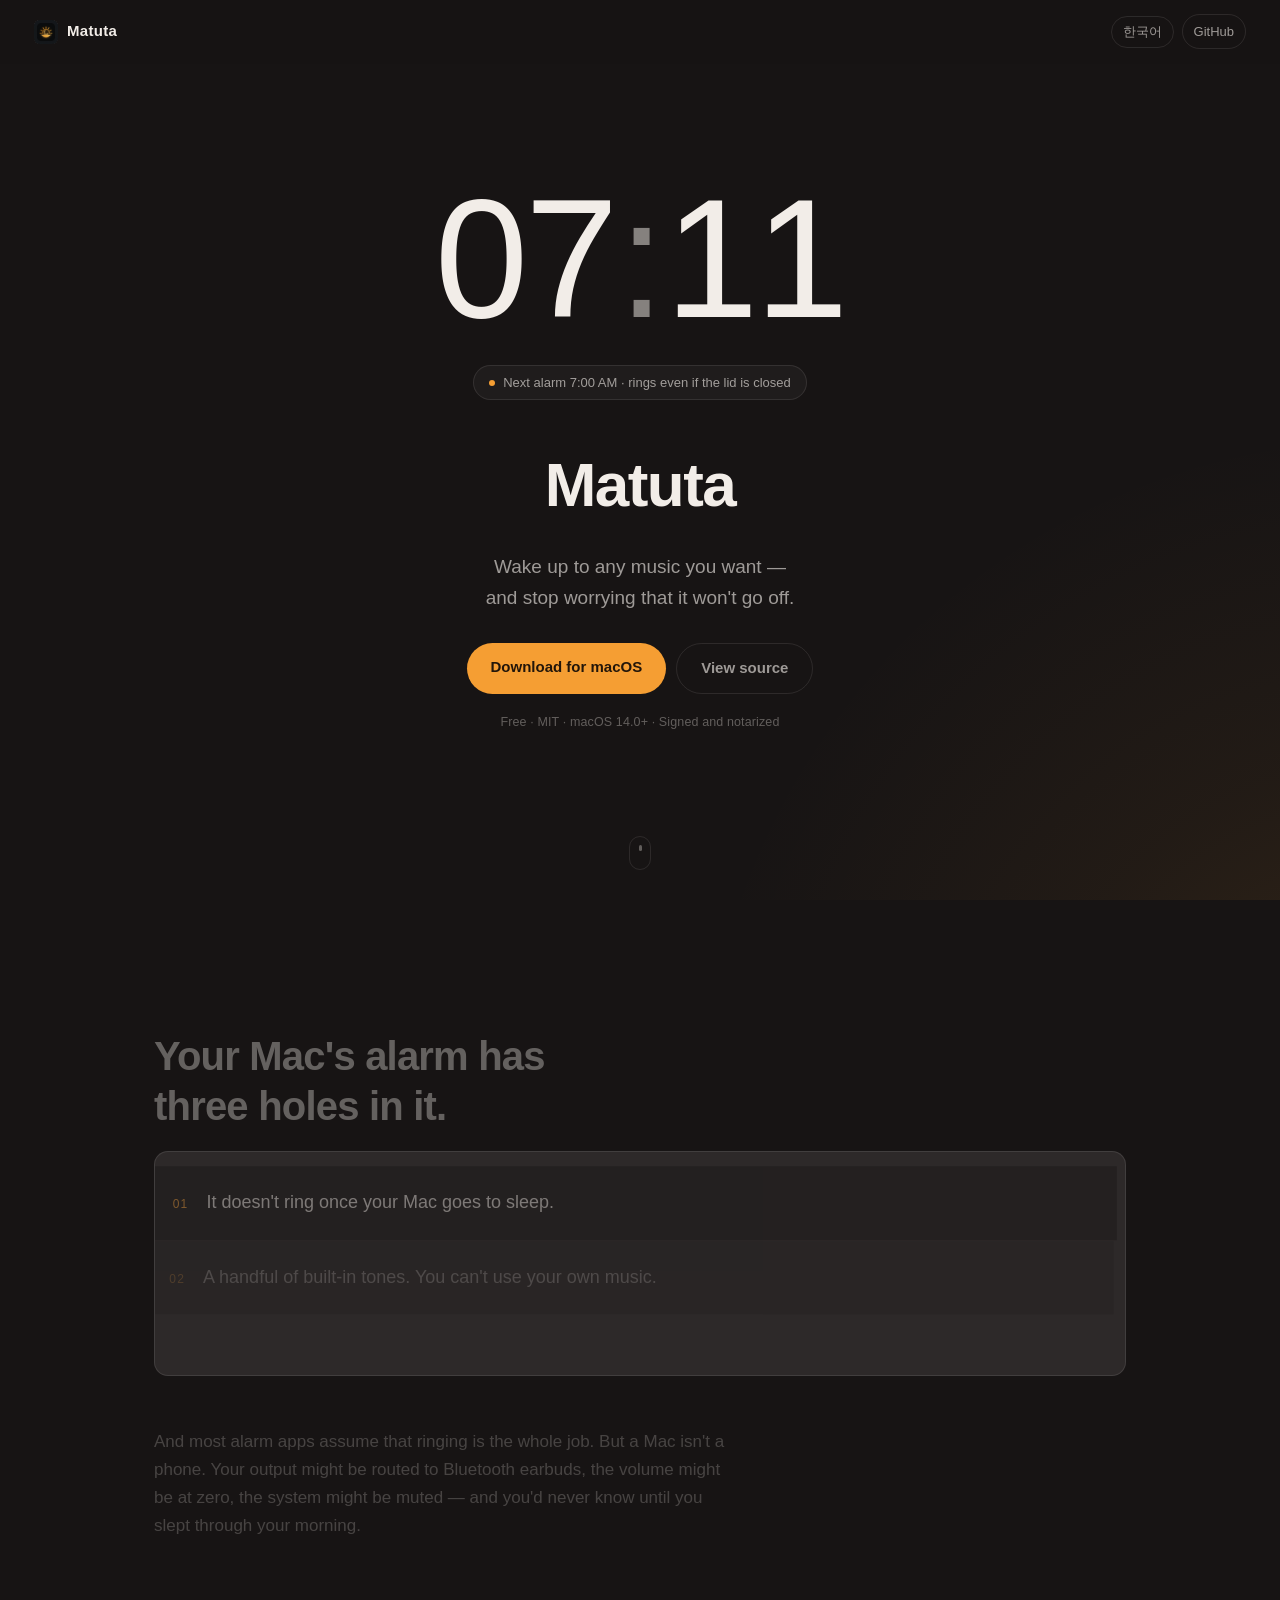
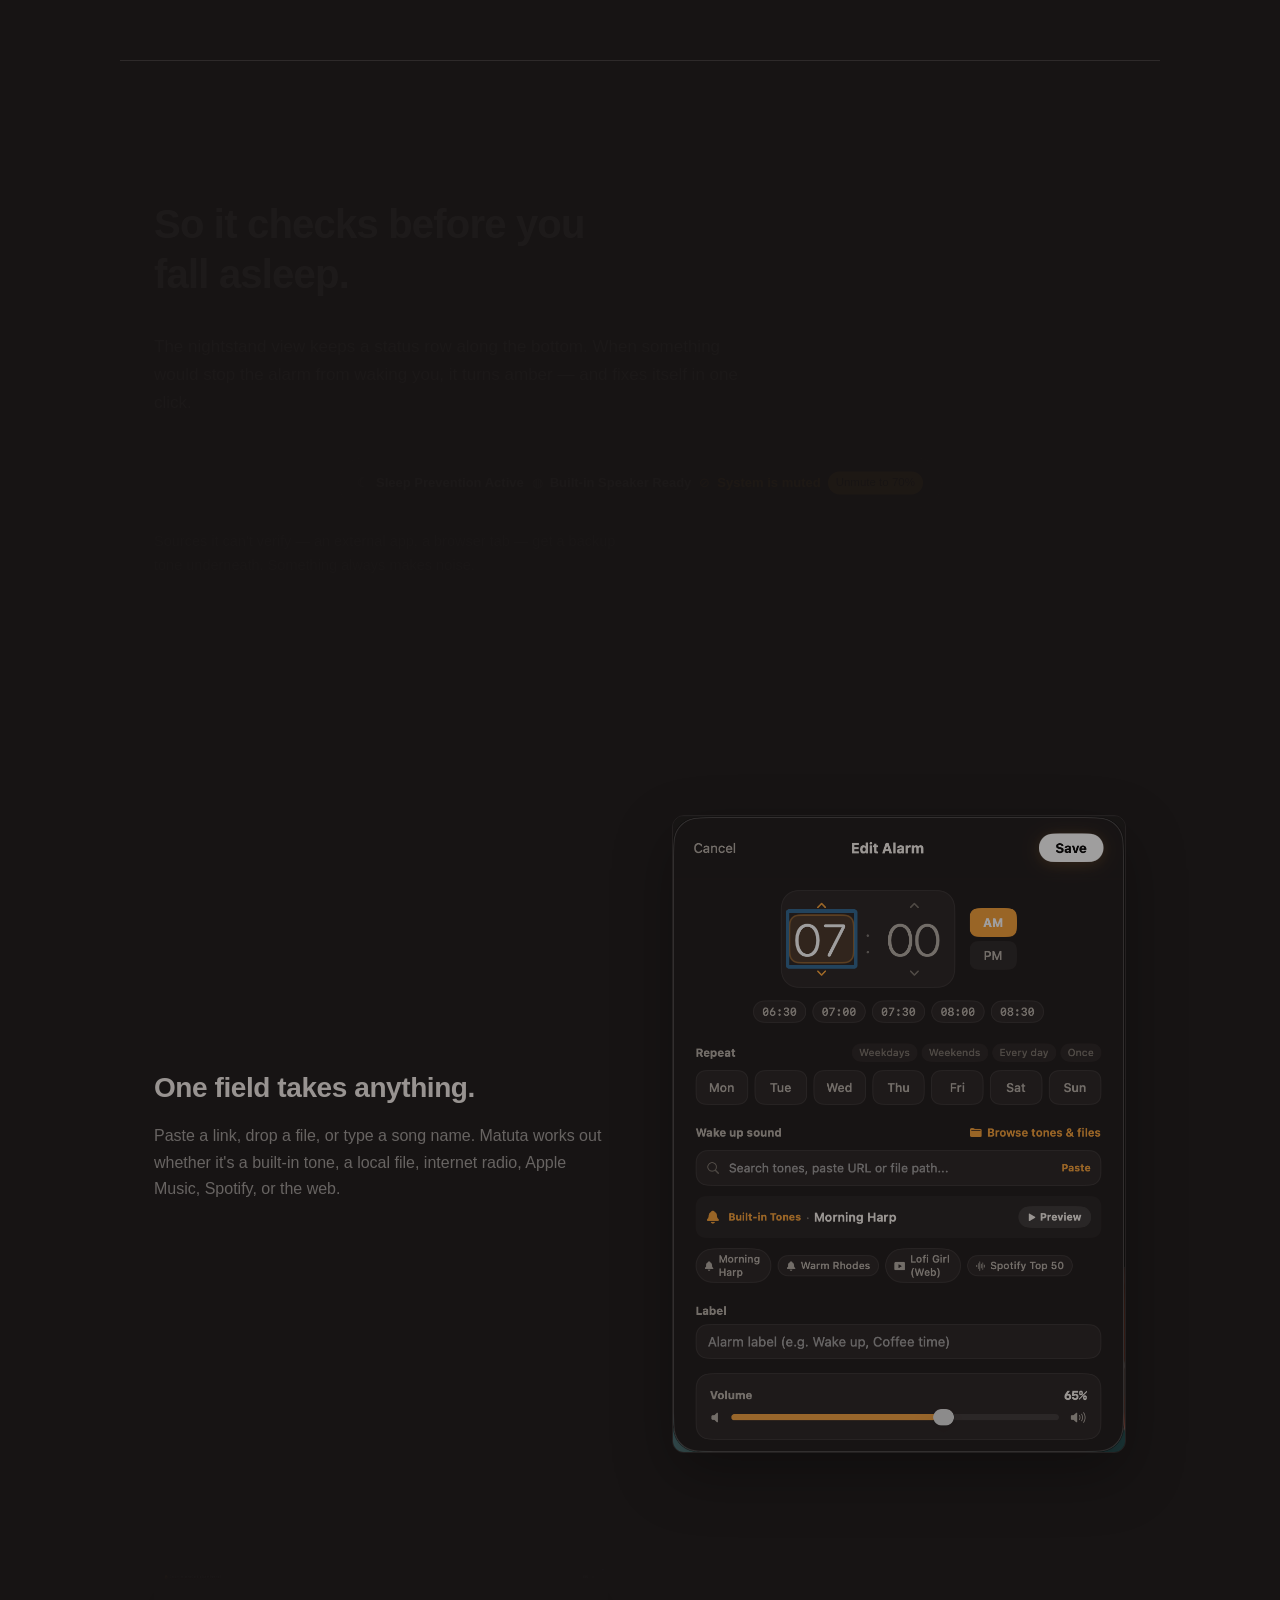
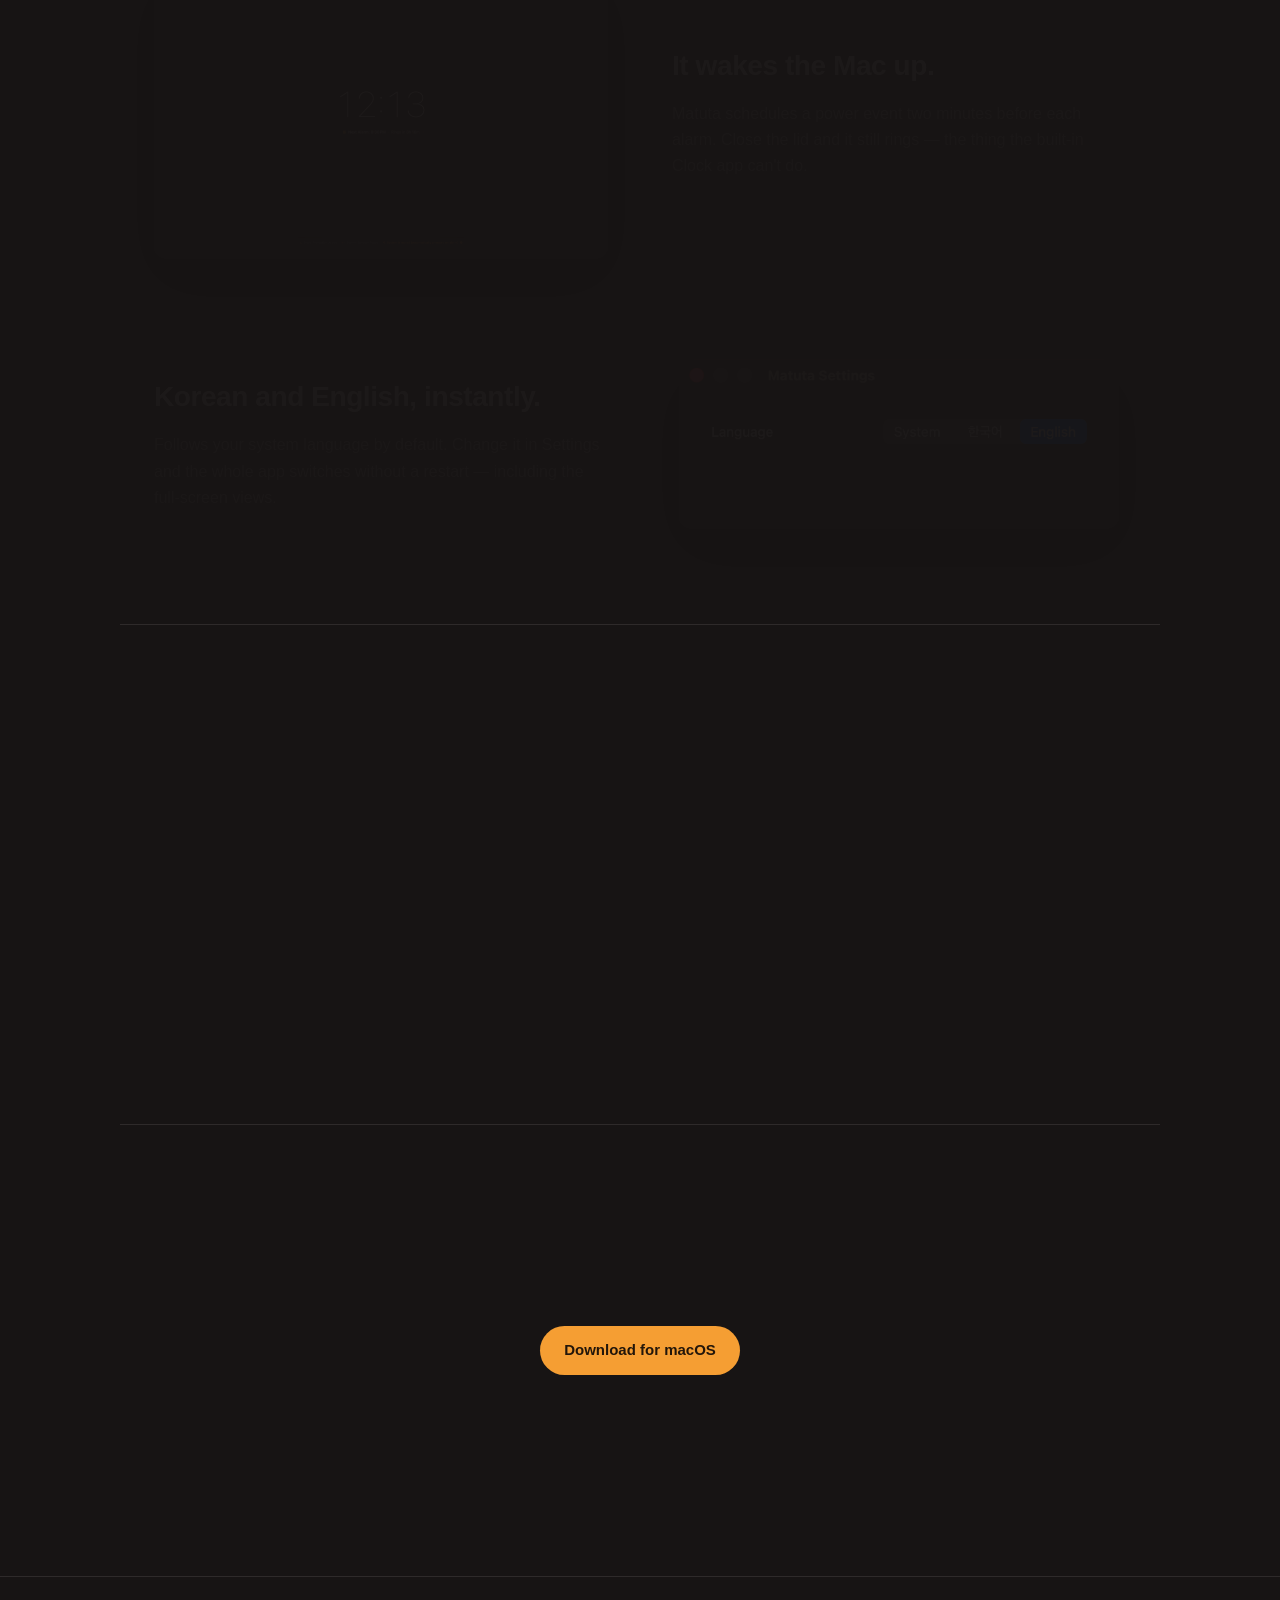
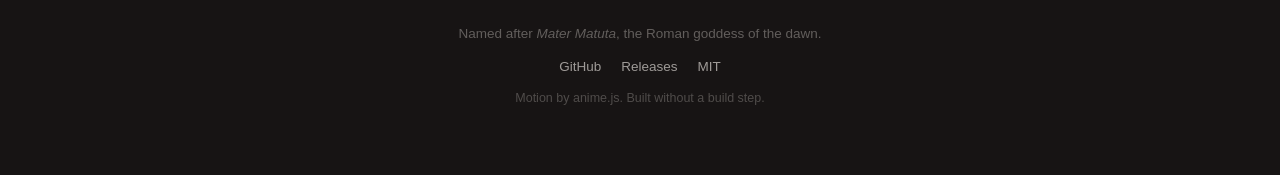
==== docs/index.html @ 967bfd50 "feat(site): anime.js 기반 GitHub Pages 랜딩 페이지 docs/ 를 Pages 루트로 쓰는 정적 사이트. 빌드 도구 없이 HTML/CSS/JS만 쓰며, a" ====
<!DOCTYPE html>
<html lang="en">
<head>
<meta charset="utf-8">
<meta name="viewport" content="width=device-width, initial-scale=1">
<title>Matuta — a macOS alarm clock that actually goes off</title>
<meta name="description" content="A macOS alarm clock. Wake up to any music you want — and stop worrying that it won't go off. Free and open source.">
<meta property="og:title" content="Matuta">
<meta property="og:description" content="A macOS alarm clock. Wake up to any music you want — and stop worrying that it won't go off.">
<meta property="og:image" content="https://rakkunn.github.io/matuta/images/main.png">
<meta property="og:type" content="website">
<meta name="theme-color" content="#171414">
<link rel="icon" href="images/logo.png">
<link rel="stylesheet" href="style.css">
</head>
<body>

<nav class="nav">
  <a class="nav-brand" href="#top">
    <img src="images/logo.png" alt="" width="24" height="24">
    <span>Matuta</span>
  </a>
  <div class="nav-right">
    <button class="lang" id="lang-toggle" type="button" aria-label="Switch language">한국어</button>
    <a class="nav-link" href="https://github.com/RAKKUNN/matuta">GitHub</a>
  </div>
</nav>

<!-- ── Hero ─────────────────────────────────────────── -->
<header class="hero" id="top">
  <div class="glow" aria-hidden="true"></div>

  <div class="hero-inner">
    <div class="clock" aria-hidden="true">
      <span id="hh">00</span><span class="colon">:</span><span id="mm">00</span>
    </div>

    <p class="next-alarm" id="next-alarm">
      <span class="dot"></span>
      <span data-en="Next alarm 7:00 AM · rings even if the lid is closed"
            data-ko="다음 알람 오전 7:00 · 덮개를 닫아도 울립니다"></span>
    </p>

    <h1 class="title" data-en="Matuta" data-ko="Matuta">Matuta</h1>

    <p class="tagline"
       data-en="Wake up to any music you want — and stop worrying that it won't go off."
       data-ko="원하는 음악으로 깨우고, 울리지 않을 이유를 미리 없앱니다."></p>

    <div class="cta">
      <a class="btn btn-primary" href="https://github.com/RAKKUNN/matuta/releases/latest"
         data-en="Download for macOS" data-ko="macOS용 내려받기"></a>
      <a class="btn btn-ghost" href="https://github.com/RAKKUNN/matuta"
         data-en="View source" data-ko="소스 보기"></a>
    </div>

    <p class="meta" data-en="Free · MIT · macOS 14.0+ · Signed and notarized"
                    data-ko="무료 · MIT · macOS 14.0 이상 · 서명·공증 완료"></p>
  </div>

  <div class="scroll-cue" aria-hidden="true"><span></span></div>
</header>

<main>

<!-- ── Problem ──────────────────────────────────────── -->
<section class="section" id="why">
  <h2 class="section-title reveal"
      data-en="Your Mac's alarm has three holes in it."
      data-ko="맥 기본 알람에는 구멍이 셋 있습니다."></h2>

  <ul class="holes">
    <li class="hole reveal">
      <span class="hole-num">01</span>
      <p data-en="It doesn't ring once your Mac goes to sleep."
         data-ko="맥이 절전에 들어가면 아예 울리지 않습니다."></p>
    </li>
    <li class="hole reveal">
      <span class="hole-num">02</span>
      <p data-en="A handful of built-in tones. You can't use your own music."
         data-ko="내장 벨소리 몇 개뿐. 내 음악은 못 씁니다."></p>
    </li>
    <li class="hole reveal">
      <span class="hole-num">03</span>
      <p data-en="No fade-in, no snooze length, no say in which speaker it uses."
         data-ko="페이드인도, 스누즈 길이도, 어느 스피커로 나갈지도 정할 수 없습니다."></p>
    </li>
  </ul>

  <p class="lede reveal"
     data-en="And most alarm apps assume that ringing is the whole job. But a Mac isn't a phone. Your output might be routed to Bluetooth earbuds, the volume might be at zero, the system might be muted — and you'd never know until you slept through your morning."
     data-ko="그리고 대부분의 알람 앱은 울리기만 하면 끝이라고 가정합니다. 그런데 맥은 폰이 아닙니다. 출력이 블루투스 이어폰으로 가 있을 수도, 볼륨이 0일 수도, 음소거일 수도 있습니다 — 늦잠을 자고 나서야 알게 됩니다."></p>
</section>

<!-- ── Reliability spotlight ────────────────────────── -->
<section class="section spotlight" id="reliability">
  <h2 class="section-title reveal"
      data-en="So it checks before you fall asleep."
      data-ko="그래서 잠들기 전에 미리 점검합니다."></h2>

  <p class="lede reveal"
     data-en="The nightstand view keeps a status row along the bottom. When something would stop the alarm from waking you, it turns amber — and fixes itself in one click."
     data-ko="나이트스탠드 하단에 상태 줄이 있습니다. 알람을 방해할 만한 것이 생기면 주황으로 바뀌고, 누르면 그 자리에서 고쳐집니다."></p>

  <div class="badge-row reveal" role="img"
       aria-label="Status row: sleep prevention active, built-in speaker ready, system is muted">
    <span class="badge"><i>☾</i><b data-en="Sleep Prevention Active" data-ko="절전 방지 활성"></b></span>
    <span class="badge"><i>◍</i><b data-en="Built-in Speaker Ready" data-ko="내장 스피커 준비됨"></b></span>
    <span class="badge warn" id="badge-warn"><i>⊘</i><b data-en="System is muted" data-ko="시스템 음소거"></b><em data-en="Unmute to 70%" data-ko="70%로 해제"></em></span>
  </div>

  <p class="hint reveal"
     data-en="Sources it can't verify — an external app, a browser tab — get a backup tone underneath. Something always makes noise."
     data-ko="외부 앱이나 브라우저처럼 재생을 검증할 수 없는 소스에는 백업음을 함께 깝니다. 무슨 일이 있어도 소리는 납니다."></p>
</section>

<!-- ── Features ─────────────────────────────────────── -->
<section class="section" id="features">

  <div class="feature reveal">
    <div class="feature-text">
      <h3 data-en="One field takes anything." data-ko="칸 하나가 다 받습니다."></h3>
      <p data-en="Paste a link, drop a file, or type a song name. Matuta works out whether it's a built-in tone, a local file, internet radio, Apple Music, Spotify, or the web."
         data-ko="링크를 붙여넣거나, 파일을 끌어다 놓거나, 곡 이름을 칩니다. 내장 벨소리인지 로컬 파일인지 라디오인지 Apple Music인지 Spotify인지 웹인지는 앱이 판별합니다."></p>
    </div>
    <div class="feature-shot">
      <img src="images/edit.png" alt="Alarm editor with a single input field" loading="lazy">
    </div>
  </div>

  <div class="feature reverse reveal">
    <div class="feature-text">
      <h3 data-en="It wakes the Mac up." data-ko="맥을 깨웁니다."></h3>
      <p data-en="Matuta schedules a power event two minutes before each alarm. Close the lid and it still rings — the thing the built-in Clock app can't do."
         data-ko="알람 2분 전에 전원 이벤트를 예약합니다. 덮개를 닫아둬도 울립니다 — 기본 시계 앱이 못 하는 바로 그것입니다."></p>
    </div>
    <div class="feature-shot">
      <img src="images/nightstand.png" alt="Nightstand full-screen clock" loading="lazy">
    </div>
  </div>

  <div class="feature reveal">
    <div class="feature-text">
      <h3 data-en="Korean and English, instantly." data-ko="한국어와 영어, 즉시."></h3>
      <p data-en="Follows your system language by default. Change it in Settings and the whole app switches without a restart — including the full-screen views."
         data-ko="기본은 시스템 언어를 따릅니다. 설정에서 바꾸면 전체화면 화면들까지 포함해 앱 전체가 재시작 없이 바뀝니다."></p>
    </div>
    <div class="feature-shot narrow">
      <img src="images/settings.png" alt="Settings window with a language picker" loading="lazy">
    </div>
  </div>

</section>

<!-- ── Dismiss ──────────────────────────────────────── -->
<section class="section keys" id="dismiss">
  <h2 class="section-title reveal"
      data-en="Easy to turn off. Harder to fall back asleep."
      data-ko="끄기는 쉽게. 다시 자기는 어렵게."></h2>
  <div class="keycap reveal" aria-hidden="true">space</div>
  <p class="hint reveal"
     data-en="Spacebar dismisses the alarm. Snooze is deliberately mouse-only."
     data-ko="스페이스바로 알람을 끕니다. 스누즈는 일부러 마우스로만 누르게 했습니다."></p>
</section>

<!-- ── Download ─────────────────────────────────────── -->
<section class="section download" id="download">
  <h2 class="section-title reveal" data-en="Get Matuta" data-ko="Matuta 받기"></h2>
  <div class="cta reveal">
    <a class="btn btn-primary" href="https://github.com/RAKKUNN/matuta/releases/latest"
       data-en="Download for macOS" data-ko="macOS용 내려받기"></a>
  </div>
  <p class="hint reveal"
     data-en="Signed with a Developer ID and notarized by Apple, so it opens without warnings. Requires macOS 14.0 or later."
     data-ko="Developer ID로 서명하고 Apple 공증을 받아 경고 없이 열립니다. macOS 14.0 이상이 필요합니다."></p>
</section>

</main>

<footer class="footer">
  <p>
    <span data-en="Named after " data-ko="이름은 로마 신화의 새벽 여신 "></span><i>Mater Matuta</i><span data-en=", the Roman goddess of the dawn." data-ko="에서 왔습니다."></span>
  </p>
  <p class="footer-links">
    <a href="https://github.com/RAKKUNN/matuta">GitHub</a>
    <a href="https://github.com/RAKKUNN/matuta/releases">Releases</a>
    <a href="https://github.com/RAKKUNN/matuta/blob/main/LICENSE">MIT</a>
  </p>
  <p class="colophon" data-en="Motion by anime.js. Built without a build step."
                      data-ko="모션은 anime.js. 빌드 도구 없이 만들었습니다."></p>
</footer>

<script type="module" src="main.js"></script>
</body>
</html>
---- docs/style.css ----
/* Matuta — landing page
   Palette lifted from the app's "Cozy Midnight" theme so the site and the
   product look like the same thing. */

:root {
  --bg:        #171414;   /* app baseBackground */
  --card:      #241F1F;   /* app cardBackground */
  --accent:    #F59E33;   /* app accent — warm flame amber */
  --accent-dim:#8a5a1d;
  --text:      #F2EDE8;
  --text-2:    rgba(242,237,232,.62);
  --text-3:    rgba(242,237,232,.34);
  --stroke:    rgba(242,237,232,.10);
  --maxw:      1040px;
  --ease:      cubic-bezier(.22,.61,.36,1);
}

*, *::before, *::after { box-sizing: border-box; }

html { scroll-behavior: smooth; }

body {
  margin: 0;
  background: var(--bg);
  color: var(--text);
  font: 400 17px/1.65 -apple-system, BlinkMacSystemFont, "SF Pro Text",
        "Helvetica Neue", "Apple SD Gothic Neo", sans-serif;
  -webkit-font-smoothing: antialiased;
  word-break: keep-all;      /* 한국어가 낱말 중간에서 끊기지 않도록 */
  overflow-wrap: break-word;
  /* body에 overflow를 주면 anime.js가 body를 스크롤 컨테이너로 잡아
     onScroll이 영영 발동하지 않는다. 가로 넘침은 .hero의 overflow:hidden이
     이미 막고 있으므로 여기서는 건드리지 않는다. */
}

img { max-width: 100%; height: auto; display: block; }

/* ── Nav ─────────────────────────────────────────── */
.nav {
  position: fixed; inset: 0 0 auto 0; z-index: 50;
  display: flex; align-items: center; justify-content: space-between;
  padding: 14px clamp(16px, 4vw, 34px);
  background: rgba(23,20,20,.72);
  backdrop-filter: saturate(150%) blur(14px);
  border-bottom: 1px solid transparent;
  transition: border-color .3s var(--ease);
}
.nav.scrolled { border-bottom-color: var(--stroke); }
.nav-brand {
  display: flex; align-items: center; gap: 9px;
  color: var(--text); text-decoration: none;
  font-size: 15px; font-weight: 600; letter-spacing: .02em;
}
.nav-brand img { border-radius: 6px; }
.nav-right { display: flex; align-items: center; gap: 8px; }
.nav-link, .lang {
  color: var(--text-2); text-decoration: none;
  font-size: 13px; font-family: inherit;
  padding: 6px 11px; border-radius: 20px;
  border: 1px solid var(--stroke); background: transparent;
  cursor: pointer; transition: color .2s, border-color .2s, background .2s;
}
.nav-link:hover, .lang:hover {
  color: var(--text); border-color: rgba(242,237,232,.26);
  background: rgba(242,237,232,.05);
}

/* ── Hero ────────────────────────────────────────── */
.hero {
  position: relative; min-height: 100svh;
  display: grid; place-items: center;
  padding: 100px 20px 80px; overflow: hidden;
}
/* the campfire glow from the nightstand view */
.glow {
  position: absolute; left: 50%; top: 42%;
  width: min(1500px, 165vw); aspect-ratio: 1;
  transform: translate(-50%,-50%);
  background: radial-gradient(circle,
      rgba(245,158,51,.14) 0%,
      rgba(245,158,51,.05) 34%,
      transparent 66%);
  pointer-events: none;
}
.hero-inner { position: relative; text-align: center; max-width: 720px; }

.clock {
  font-size: clamp(74px, 15vw, 168px);
  font-weight: 100; line-height: 1;
  letter-spacing: -.02em; font-variant-numeric: tabular-nums;
  color: var(--text);
}
.clock .colon { opacity: .5; margin: 0 .02em; }

.next-alarm {
  display: inline-flex; align-items: center; gap: 8px;
  margin: 22px 0 0; padding: 6px 15px;
  border: 1px solid var(--stroke); border-radius: 22px;
  background: rgba(242,237,232,.035);
  font-size: 13px; color: var(--text-2);
}
.next-alarm .dot {
  width: 6px; height: 6px; border-radius: 50%;
  background: var(--accent); flex: none;
}

.title {
  margin: 34px 0 0; font-size: clamp(38px, 7vw, 62px);
  font-weight: 600; letter-spacing: -.025em;
}
.tagline {
  margin: 14px auto 0; max-width: 30ch;
  font-size: clamp(16px, 2.1vw, 19px); color: var(--text-2);
}

.cta { display: flex; flex-wrap: wrap; gap: 10px; justify-content: center; margin-top: 30px; }
.btn {
  display: inline-block; padding: 12px 24px; border-radius: 999px;
  font-size: 15px; font-weight: 600; text-decoration: none;
  transition: transform .18s var(--ease), background .2s, border-color .2s, color .2s;
}
.btn-primary { background: var(--accent); color: #22160a; }
.btn-primary:hover { transform: translateY(-2px); background: #ffb04d; }
.btn-ghost { color: var(--text-2); border: 1px solid var(--stroke); }
.btn-ghost:hover { color: var(--text); border-color: rgba(242,237,232,.28); transform: translateY(-2px); }

.meta { margin-top: 18px; font-size: 12.5px; color: var(--text-3); letter-spacing: .01em; }

.scroll-cue {
  position: absolute; bottom: 30px; left: 50%; transform: translateX(-50%);
  width: 22px; height: 34px; border: 1px solid var(--stroke); border-radius: 12px;
}
.scroll-cue span {
  position: absolute; left: 50%; top: 8px; width: 3px; height: 6px;
  margin-left: -1.5px; border-radius: 2px; background: var(--text-3);
}

/* ── Sections ────────────────────────────────────── */
.section {
  max-width: var(--maxw); margin: 0 auto;
  padding: clamp(80px, 13vh, 140px) clamp(20px, 5vw, 34px);
}
.section-title {
  margin: 0 0 34px; font-size: clamp(26px, 4vw, 40px);
  font-weight: 600; letter-spacing: -.02em; line-height: 1.25;
  max-width: 20ch;
}
.lede { max-width: 62ch; color: var(--text-2); font-size: clamp(15.5px, 1.9vw, 17px); }
.hint { max-width: 58ch; color: var(--text-3); font-size: 14.5px; margin-top: 22px; }

/* problem list */
.holes { list-style: none; margin: 0 0 38px; padding: 0; display: grid; gap: 1px;
         background: var(--stroke); border: 1px solid var(--stroke); border-radius: 14px; overflow: hidden; }
.hole { display: flex; gap: 18px; align-items: baseline; padding: 22px clamp(16px,3vw,26px); background: var(--bg); }
.hole-num { font-size: 12px; color: var(--accent); font-variant-numeric: tabular-nums; letter-spacing: .1em; flex: none; }
.hole p { margin: 0; color: var(--text); font-size: clamp(15.5px, 2vw, 18px); }

/* reliability badges */
.spotlight { border-top: 1px solid var(--stroke); }
.badge-row {
  display: flex; flex-wrap: wrap; gap: 8px; justify-content: center;
  margin: 40px auto 0; padding: 13px 18px; width: fit-content; max-width: 100%;
  border: 1px solid var(--stroke); border-radius: 999px; background: var(--card);
}
.badge { display: inline-flex; align-items: center; gap: 7px; font-size: 13px; color: var(--text-2); white-space: nowrap; }
.badge i { font-style: normal; opacity: .75; }
.badge.warn { color: var(--accent); }
.badge.warn em {
  font-style: normal; font-size: 11.5px; color: #22160a; background: var(--accent);
  padding: 2px 8px; border-radius: 20px;
}
.badge.fixed { color: #7ddca4; }
.badge.fixed em { background: #7ddca4; }

/* features */
.feature {
  display: grid; grid-template-columns: 1fr 1fr; gap: clamp(28px, 5vw, 64px);
  align-items: center; margin-bottom: clamp(70px, 11vh, 120px);
}
.feature:last-child { margin-bottom: 0; }
.feature.reverse .feature-text { order: 2; }
.feature h3 { margin: 0 0 12px; font-size: clamp(21px, 2.9vw, 28px); font-weight: 600; letter-spacing: -.015em; }
.feature p { margin: 0; color: var(--text-2); font-size: 16px; }
.feature-shot img {
  border-radius: 12px; border: 1px solid var(--stroke);
  box-shadow: 0 22px 60px rgba(0,0,0,.5);
}
.feature-shot.narrow { max-width: 440px; justify-self: center; }

/* dismiss */
.keys { text-align: center; border-top: 1px solid var(--stroke); }
.keys .section-title { margin-left: auto; margin-right: auto; max-width: 24ch; }
.keys .hint { margin-left: auto; margin-right: auto; }
.keycap {
  display: inline-block; margin: 8px 0 4px; padding: 15px 62px;
  font-size: 15px; letter-spacing: .06em; color: var(--text-2);
  font-family: ui-monospace, SFMono-Regular, Menlo, monospace;
  background: var(--card); border: 1px solid var(--stroke);
  border-bottom-width: 3px; border-radius: 11px;
}

/* download */
.download { text-align: center; border-top: 1px solid var(--stroke); }
.download .section-title { margin-left: auto; margin-right: auto; }
.download .hint { margin-left: auto; margin-right: auto; }

/* ── Footer ──────────────────────────────────────── */
.footer {
  border-top: 1px solid var(--stroke); text-align: center;
  padding: 46px 20px 56px; color: var(--text-3); font-size: 13.5px;
}
.footer p { margin: 0 0 10px; }
.footer-links { display: flex; gap: 20px; justify-content: center; }
.footer a { color: var(--text-2); text-decoration: none; }
.footer a:hover { color: var(--accent); }
.colophon { font-size: 12.5px; opacity: .75; }

/* ── Reveal (JS adds .in) ────────────────────────── */
.reveal { opacity: 0; }
.reveal.in { opacity: 1; }

/* ── Responsive ──────────────────────────────────── */
@media (max-width: 720px) {
  .feature { grid-template-columns: 1fr; }
  .feature.reverse .feature-text { order: 0; }
  .badge-row { border-radius: 18px; justify-content: flex-start; }
  .badge { white-space: normal; }
}

/* ── Reduced motion ──────────────────────────────── */
@media (prefers-reduced-motion: reduce) {
  html { scroll-behavior: auto; }
  .reveal { opacity: 1 !important; transform: none !important; }
  .btn:hover { transform: none; }
}
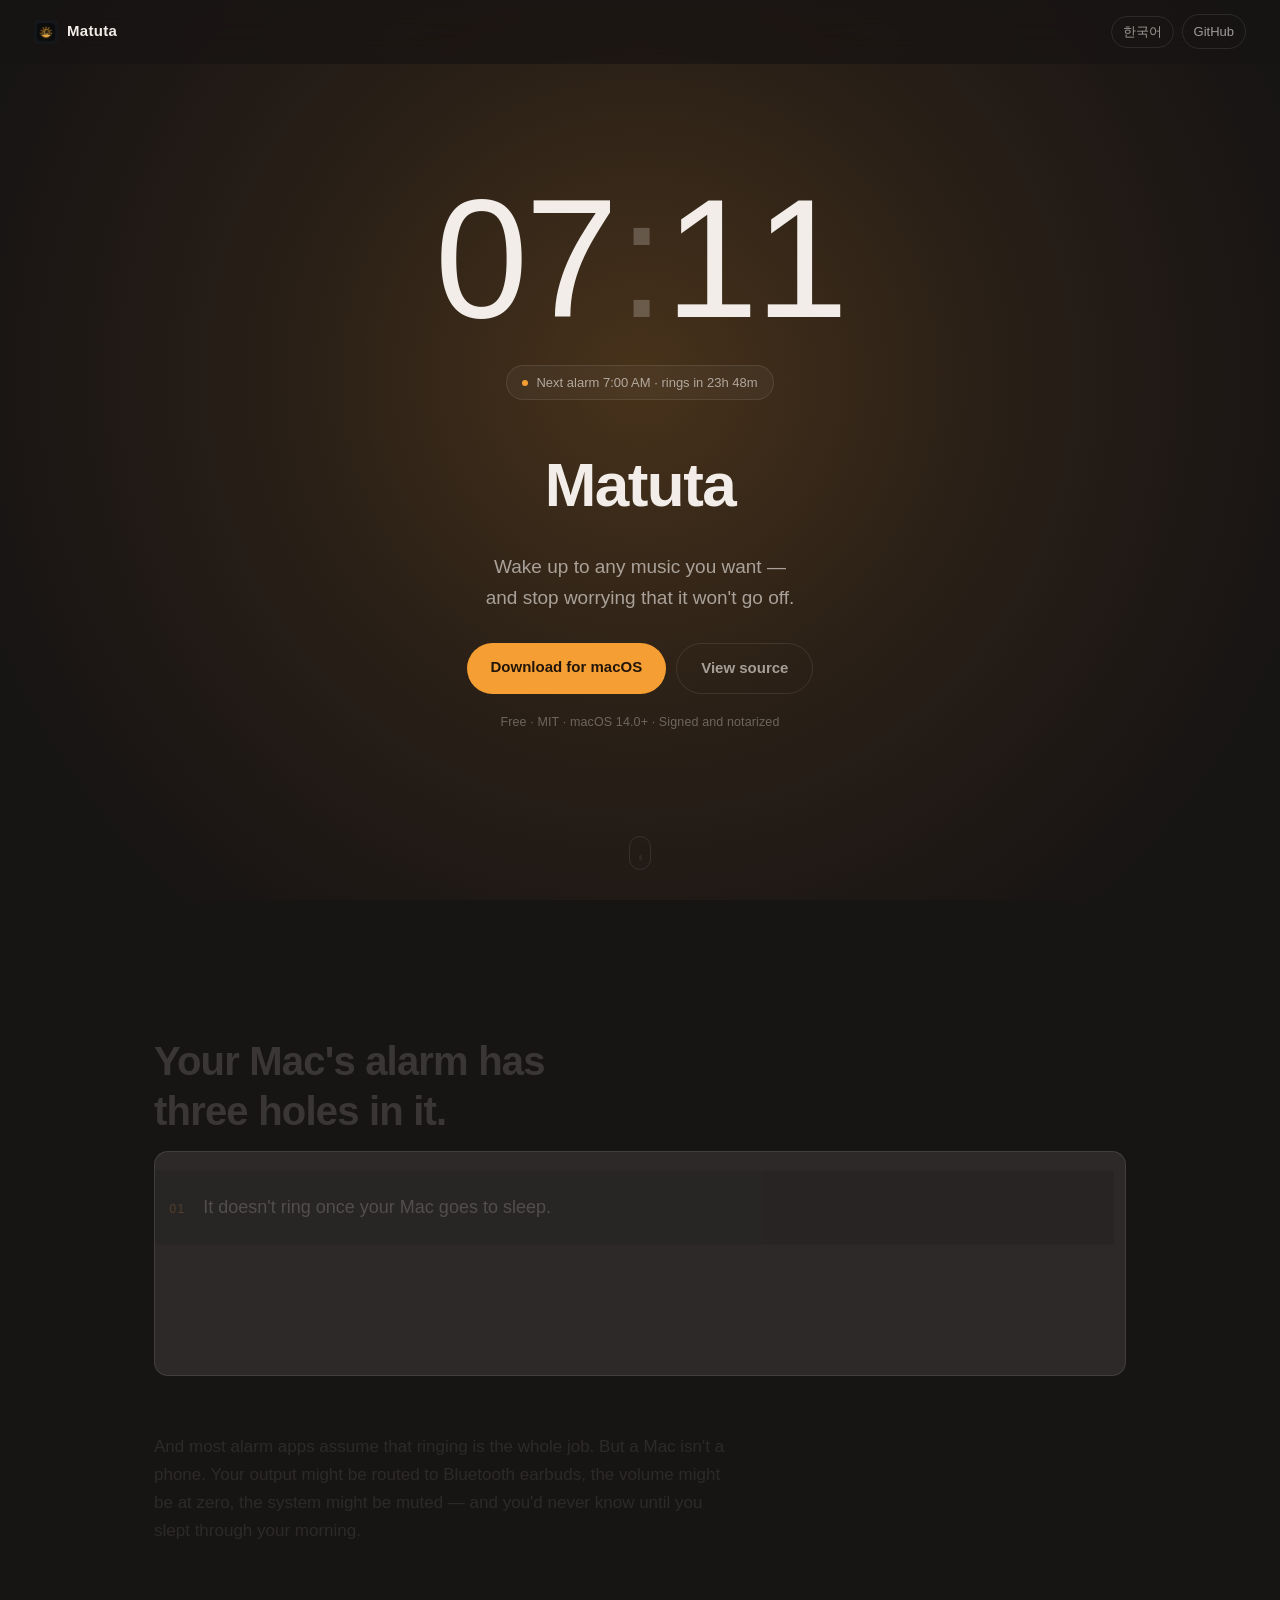
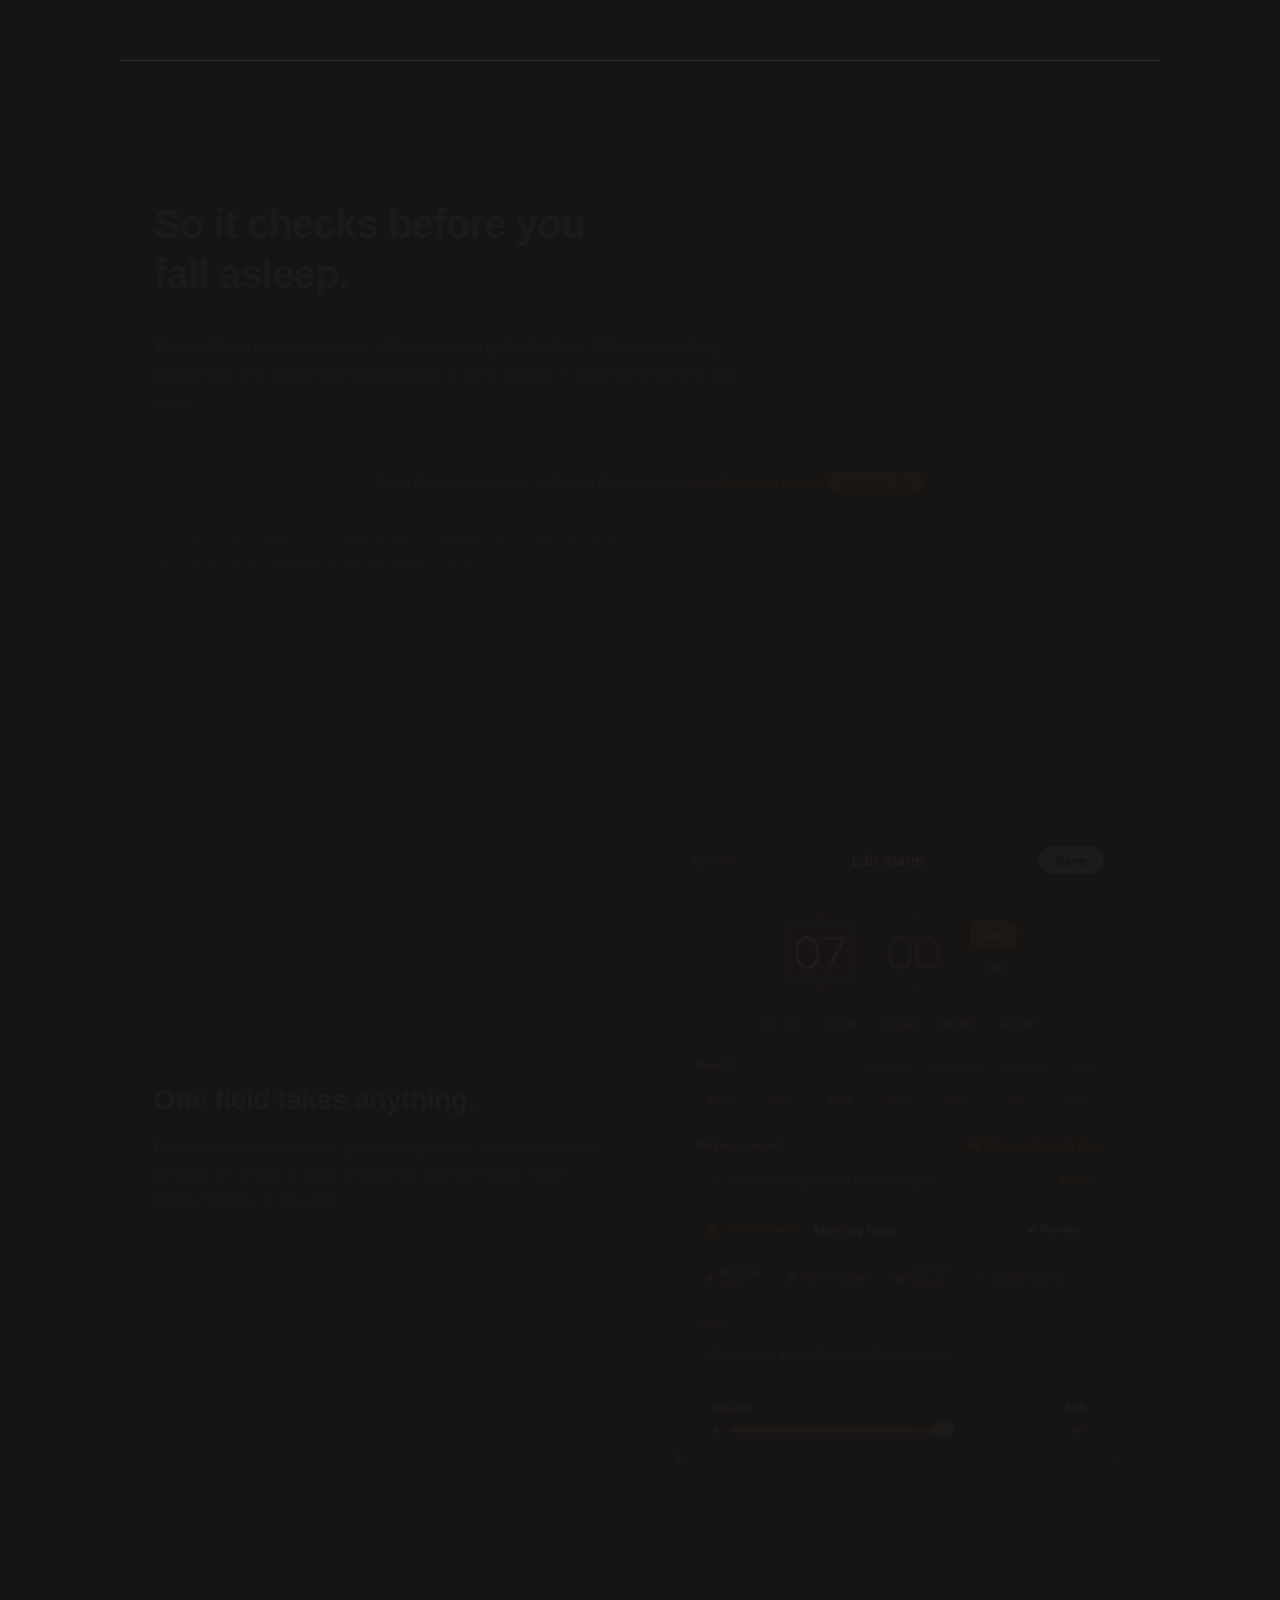
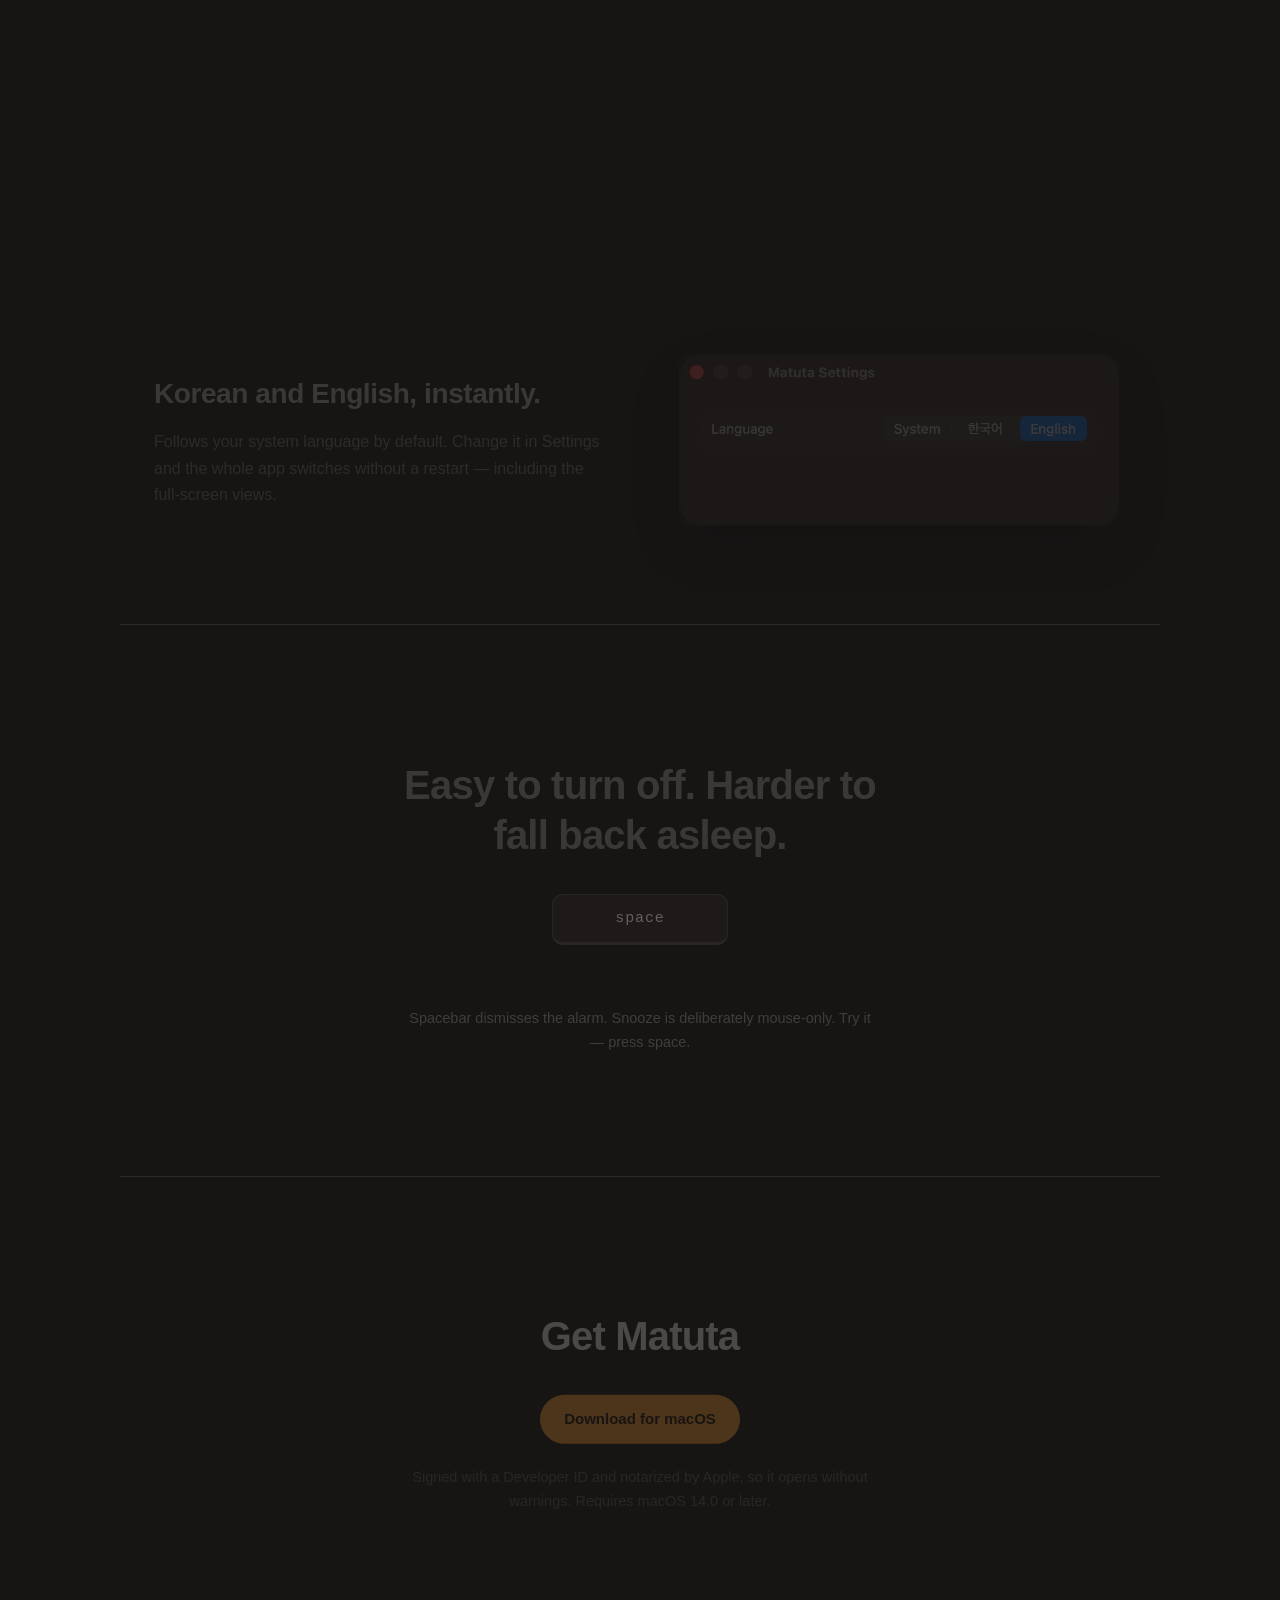
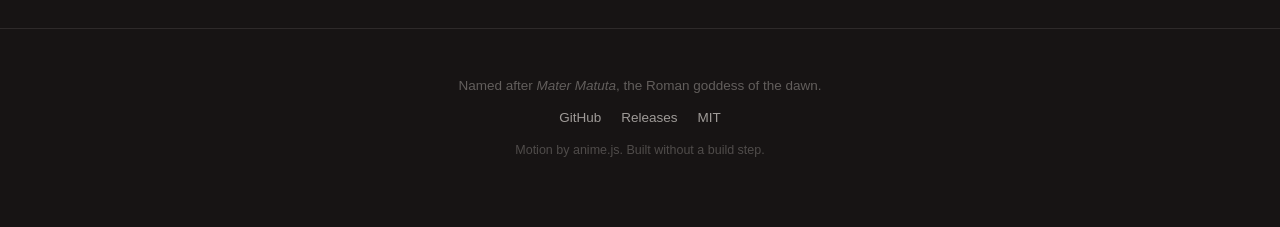
==== commit 9c00e0d0: "feat(site): 제품과 이어지는 인터랙션 네 가지 추가 '재미와 미감'을 효과가 아니라 제품에서 끌어오는 쪽으로 더했다.  - 히어로 pill 이 방문자의 시간대 기준으로 다" ====
--- a/docs/index.html
+++ b/docs/index.html
@@ -28,7 +28,7 @@
 
 <!-- ── Hero ─────────────────────────────────────────── -->
 <header class="hero" id="top">
-  <div class="glow" aria-hidden="true"></div>
+  <div class="glow-wrap" aria-hidden="true"><div class="glow"></div></div>
 
   <div class="hero-inner">
     <div class="clock" aria-hidden="true">
@@ -37,8 +37,7 @@
 
     <p class="next-alarm" id="next-alarm">
       <span class="dot"></span>
-      <span data-en="Next alarm 7:00 AM · rings even if the lid is closed"
-            data-ko="다음 알람 오전 7:00 · 덮개를 닫아도 울립니다"></span>
+      <span id="next-alarm-text"></span>
     </p>
 
     <h1 class="title" data-en="Matuta" data-ko="Matuta">Matuta</h1>
@@ -157,10 +156,12 @@
   <h2 class="section-title reveal"
       data-en="Easy to turn off. Harder to fall back asleep."
       data-ko="끄기는 쉽게. 다시 자기는 어렵게."></h2>
-  <div class="keycap reveal" aria-hidden="true">space</div>
+  <button class="keycap reveal" id="keycap" type="button"
+          data-en="space" data-ko="space">space</button>
+  <p class="dismissed" id="dismissed" aria-live="polite"></p>
   <p class="hint reveal"
-     data-en="Spacebar dismisses the alarm. Snooze is deliberately mouse-only."
-     data-ko="스페이스바로 알람을 끕니다. 스누즈는 일부러 마우스로만 누르게 했습니다."></p>
+     data-en="Spacebar dismisses the alarm. Snooze is deliberately mouse-only. Try it — press space."
+     data-ko="스페이스바로 알람을 끕니다. 스누즈는 일부러 마우스로만 누르게 했습니다. 눌러보세요."></p>
 </section>
 
 <!-- ── Download ─────────────────────────────────────── -->
--- a/docs/style.css
+++ b/docs/style.css
@@ -71,16 +71,22 @@
   display: grid; place-items: center;
   padding: 100px 20px 80px; overflow: hidden;
 }
-/* the campfire glow from the nightstand view */
-.glow {
+/* the campfire glow from the nightstand view.
+   The wrapper does the centering so anime.js is free to translate .glow
+   itself — otherwise its x/y would overwrite the centering transform.
+   --glow-a is set from the visitor's local hour (see main.js). */
+.glow-wrap {
   position: absolute; left: 50%; top: 42%;
   width: min(1500px, 165vw); aspect-ratio: 1;
   transform: translate(-50%,-50%);
+  pointer-events: none;
+}
+.glow {
+  width: 100%; height: 100%;
   background: radial-gradient(circle,
-      rgba(245,158,51,.14) 0%,
-      rgba(245,158,51,.05) 34%,
+      rgba(245,158,51, calc(var(--glow-a, .14)))       0%,
+      rgba(245,158,51, calc(var(--glow-a, .14) * .36)) 34%,
       transparent 66%);
-  pointer-events: none;
 }
 .hero-inner { position: relative; text-align: center; max-width: 720px; }
 
@@ -197,6 +203,15 @@
   font-family: ui-monospace, SFMono-Regular, Menlo, monospace;
   background: var(--card); border: 1px solid var(--stroke);
   border-bottom-width: 3px; border-radius: 11px;
+  cursor: pointer; -webkit-appearance: none; appearance: none;
+  transition: color .2s, border-color .2s;
+}
+.keycap:hover { color: var(--text); border-color: rgba(242,237,232,.24); }
+.keycap:focus-visible { outline: 2px solid var(--accent); outline-offset: 4px; }
+/* the confirmation that appears once you actually press it */
+.dismissed {
+  margin: 16px 0 0; min-height: 1.4em;
+  font-size: 14px; color: var(--accent); opacity: 0;
 }
 
 /* download */
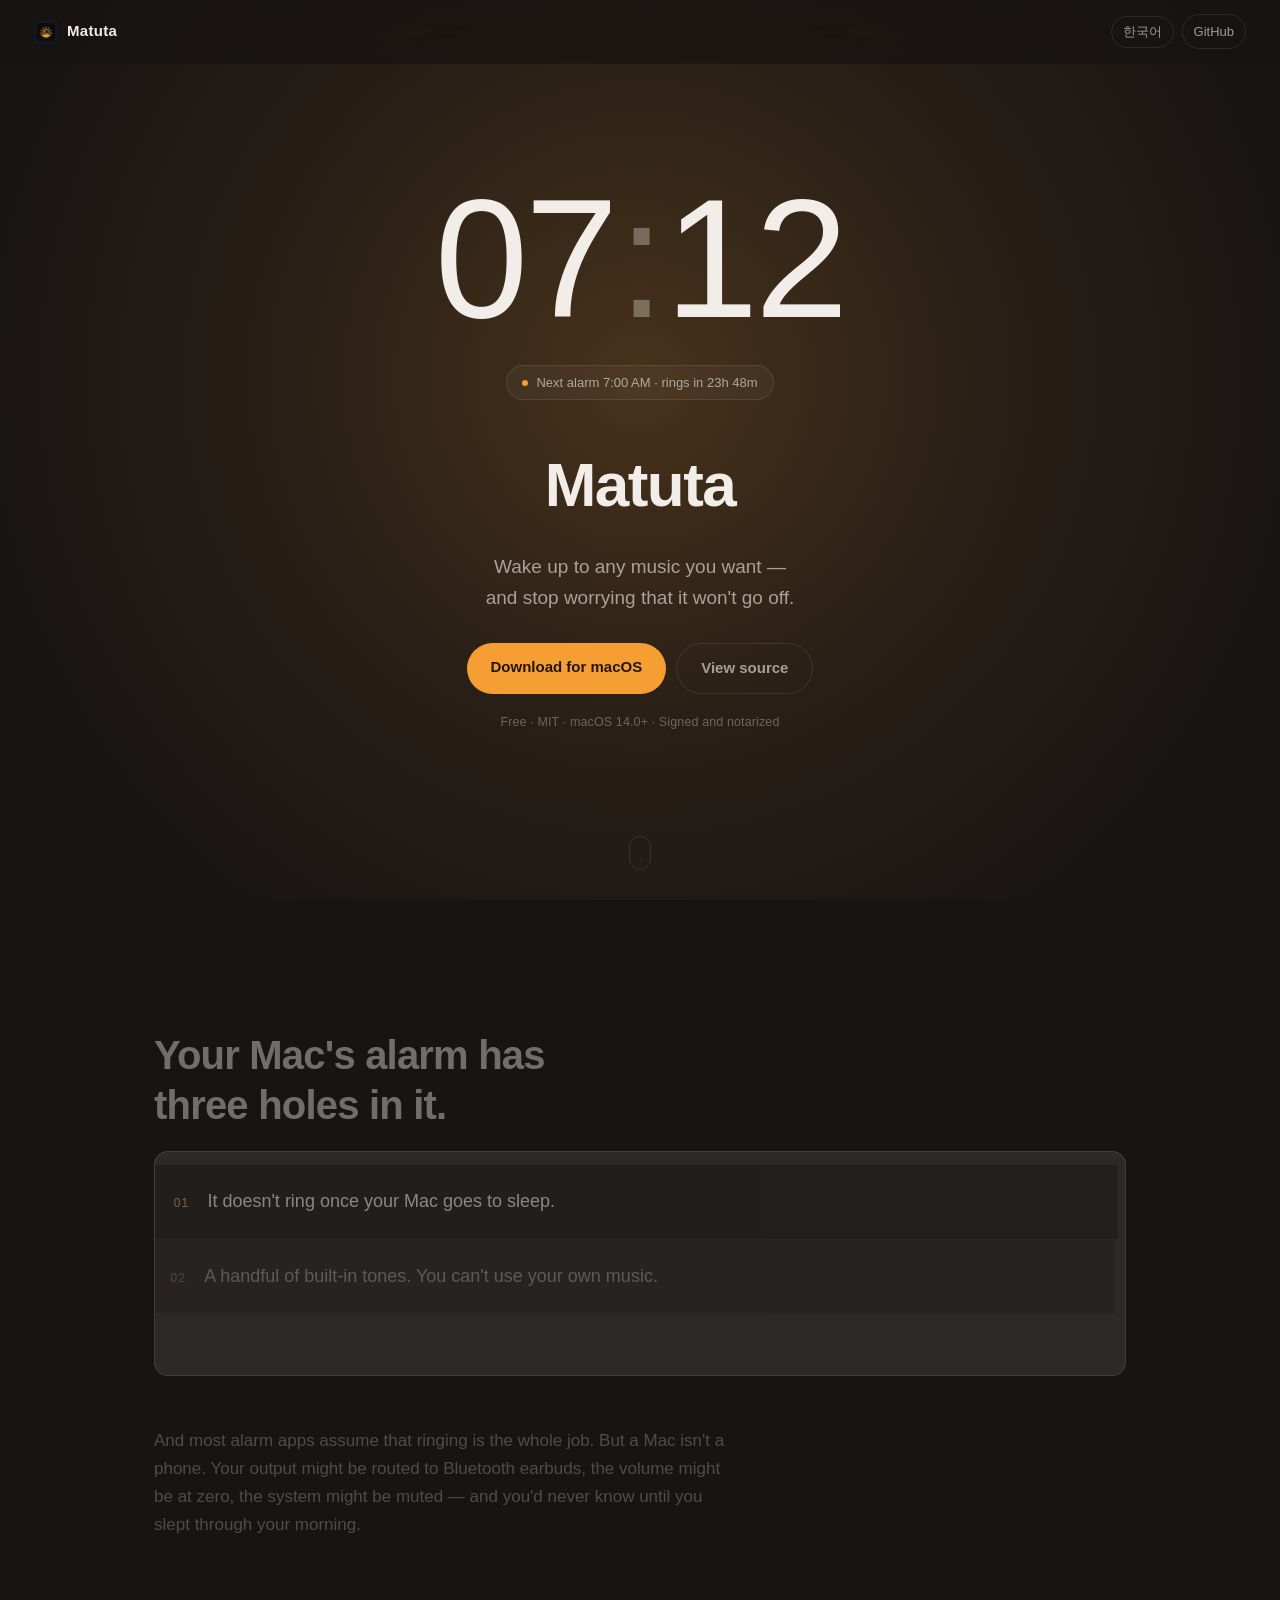
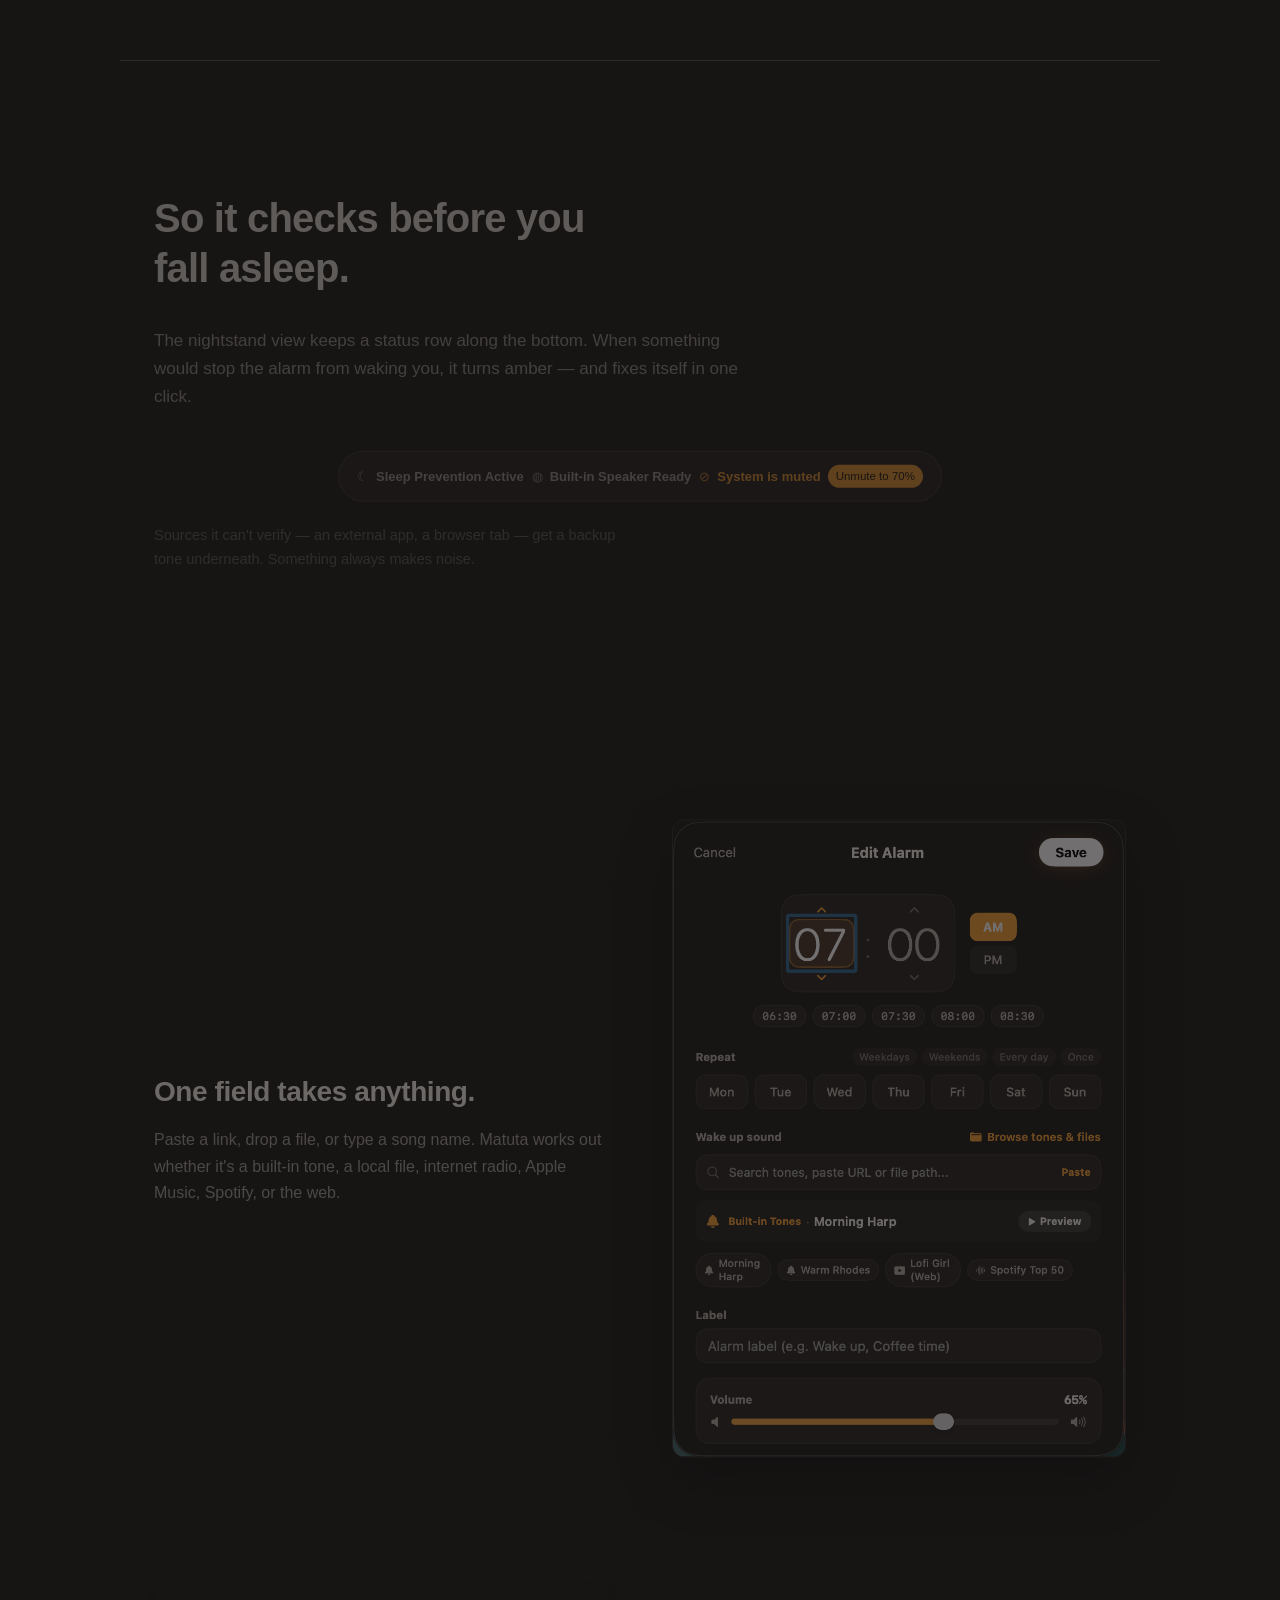
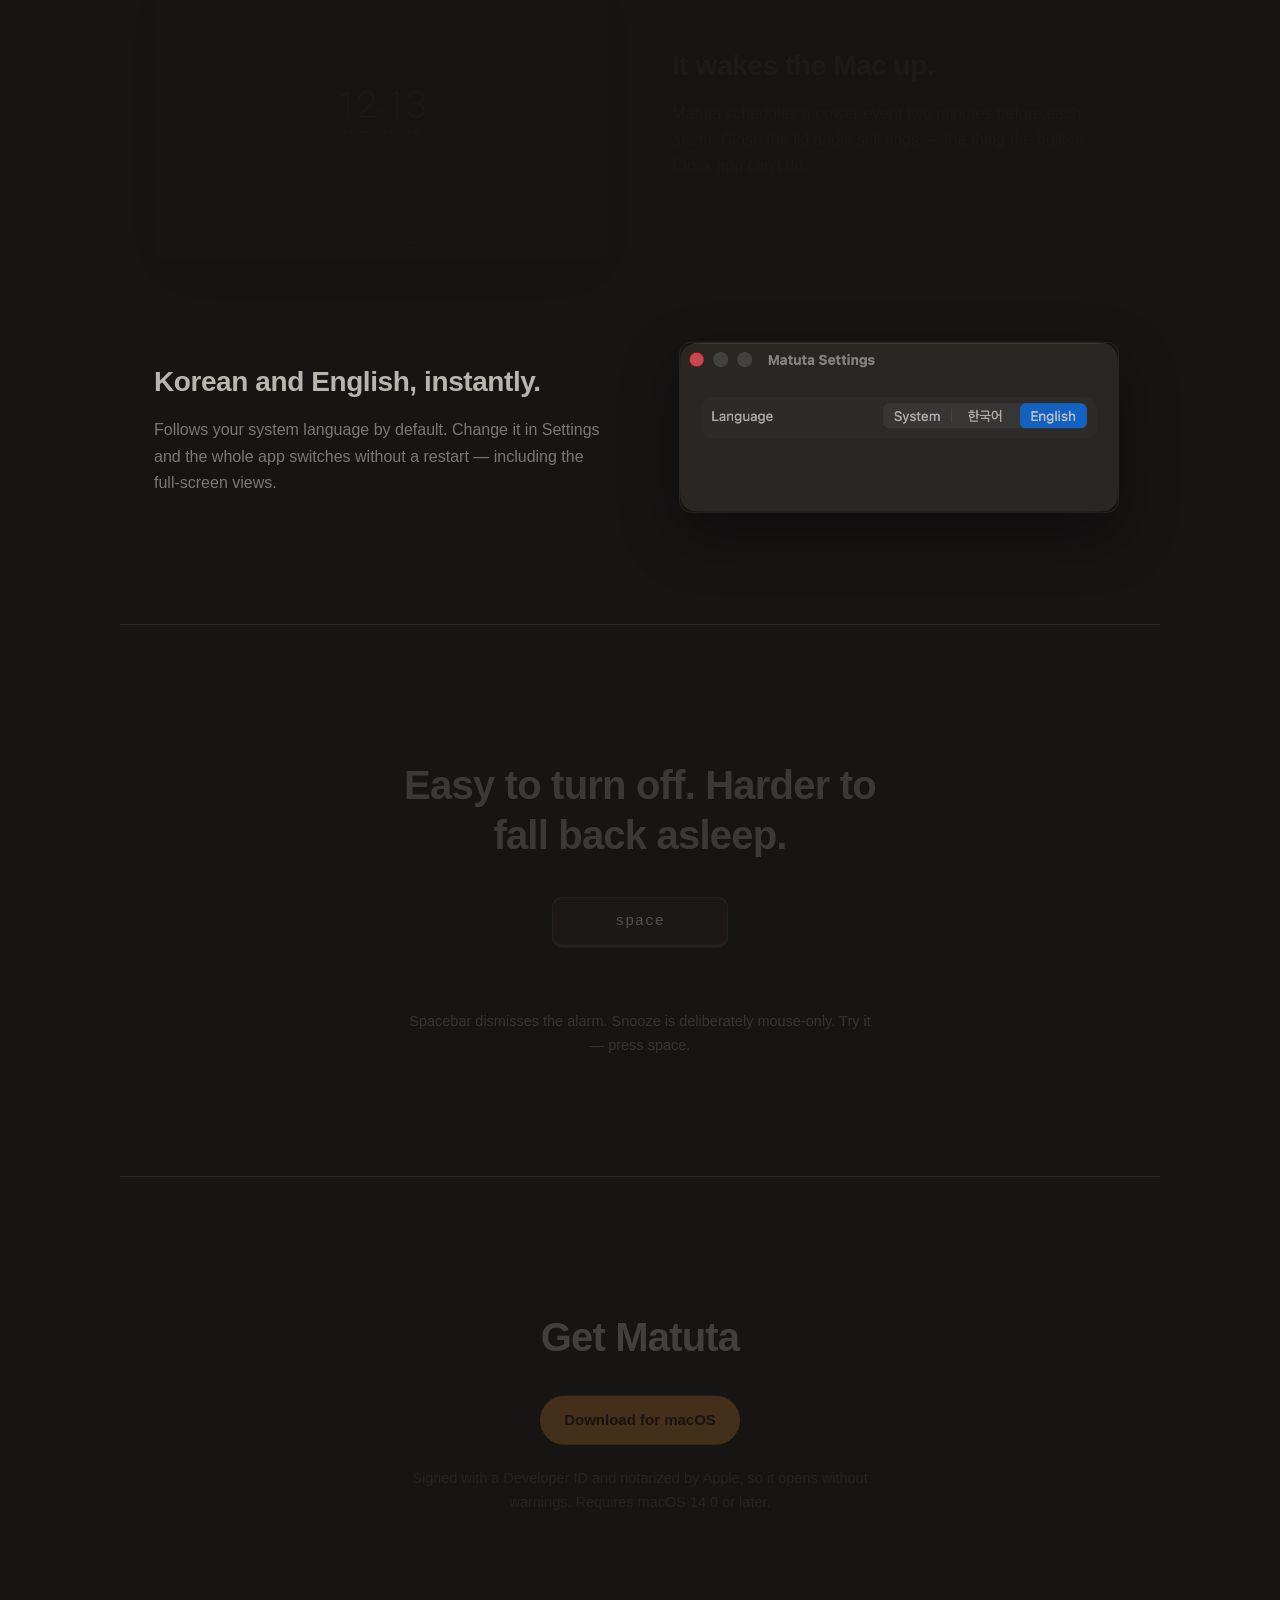
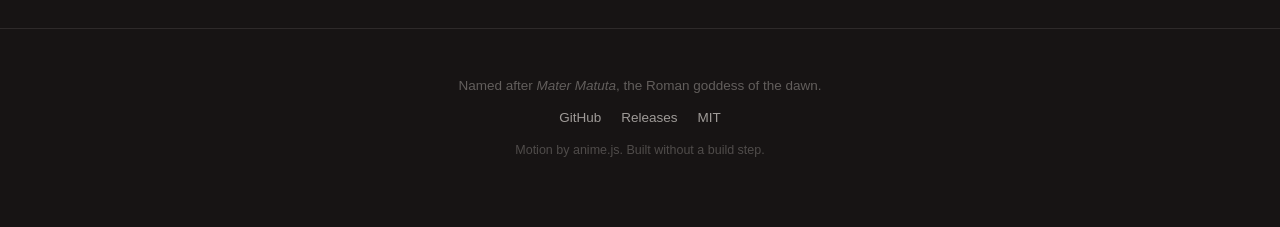
==== commit f45183bf: "fix(site): 자산 URL에 버전을 붙여 배포 반영을 결정적으로 GitHub Pages 는 CSS/JS 에 max-age=600 을 준다. 버전 쿼리가 없으면 배포 직후 재방" ====
--- a/docs/index.html
+++ b/docs/index.html
@@ -11,7 +11,9 @@
 <meta property="og:type" content="website">
 <meta name="theme-color" content="#171414">
 <link rel="icon" href="images/logo.png">
-<link rel="stylesheet" href="style.css">
+<!-- ?v= 는 배포마다 올린다. GitHub Pages 가 자산에 max-age=600 을 주기
+     때문에, 버전이 없으면 재방문자가 새 HTML 에 옛 CSS/JS 를 받는다. -->
+<link rel="stylesheet" href="style.css?v=2">
 </head>
 <body>
 
@@ -191,6 +193,6 @@
                       data-ko="모션은 anime.js. 빌드 도구 없이 만들었습니다."></p>
 </footer>
 
-<script type="module" src="main.js"></script>
+<script type="module" src="main.js?v=2"></script>
 </body>
 </html>
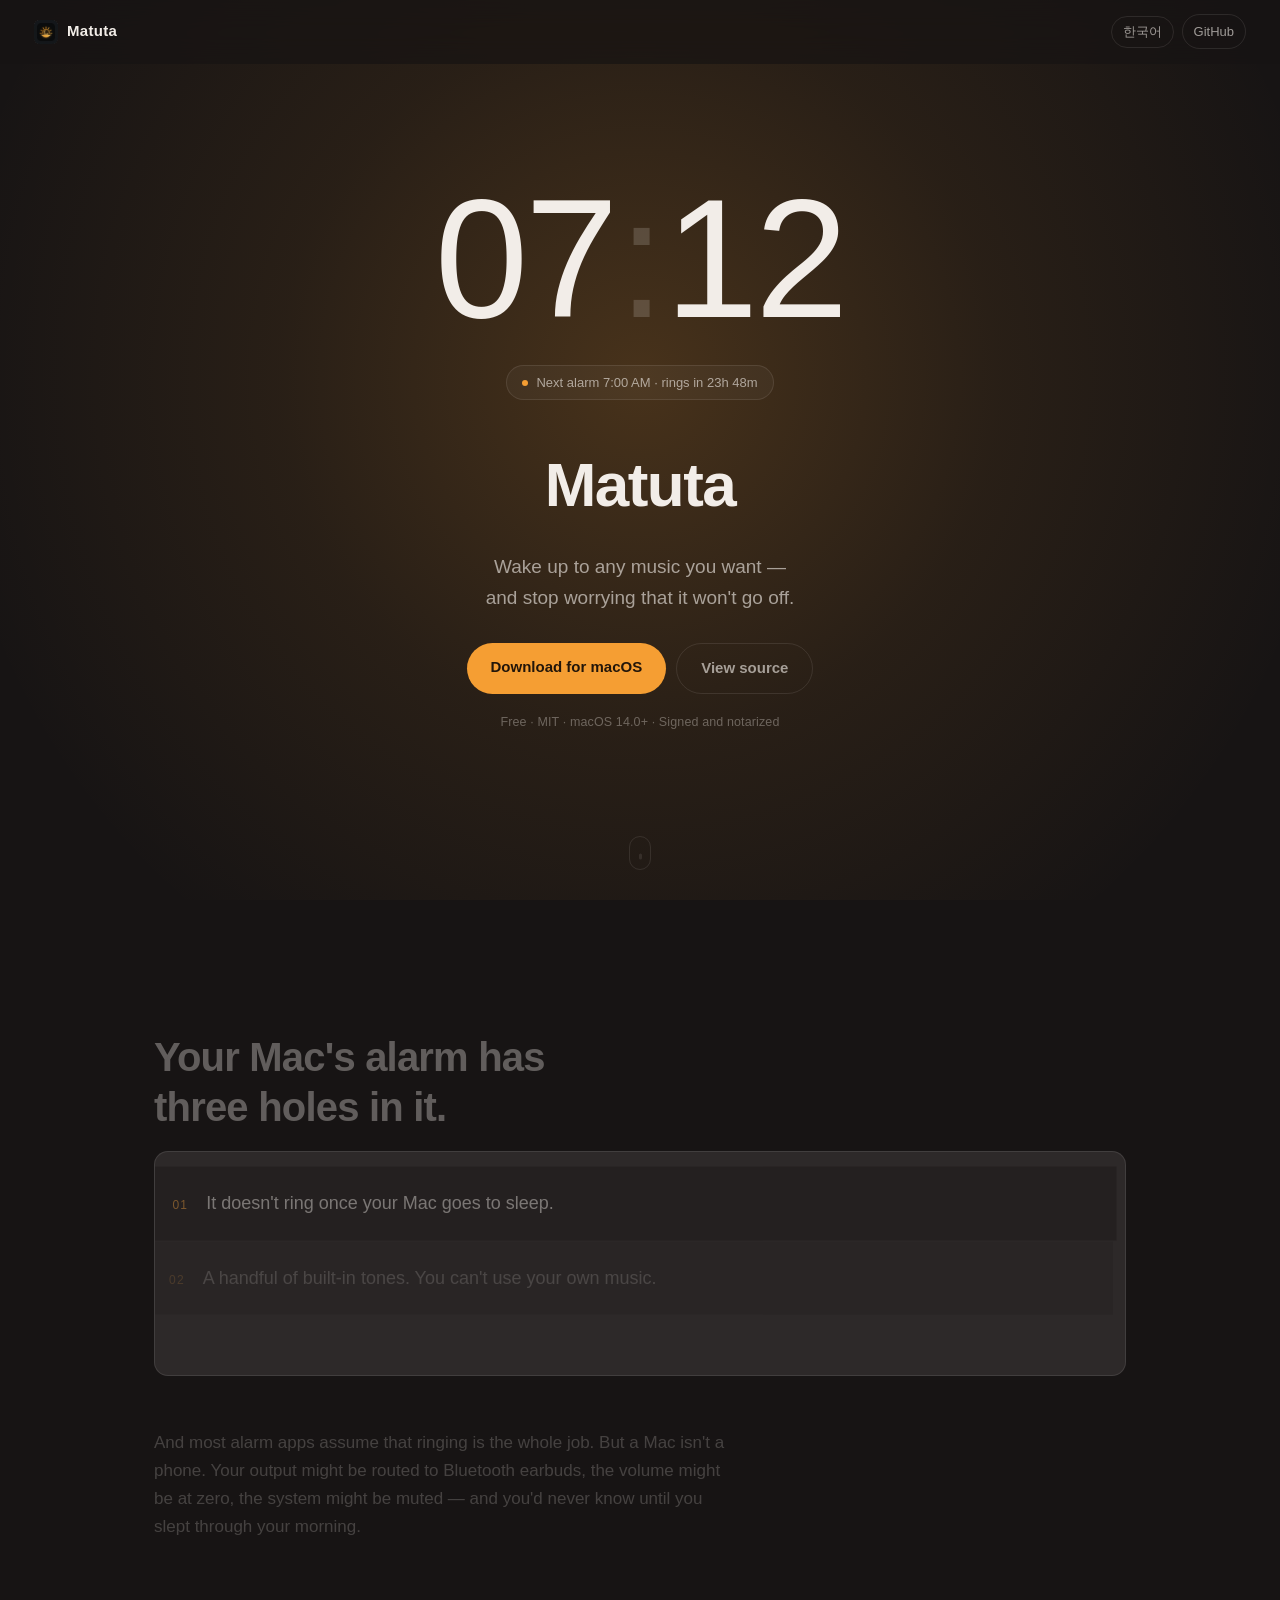
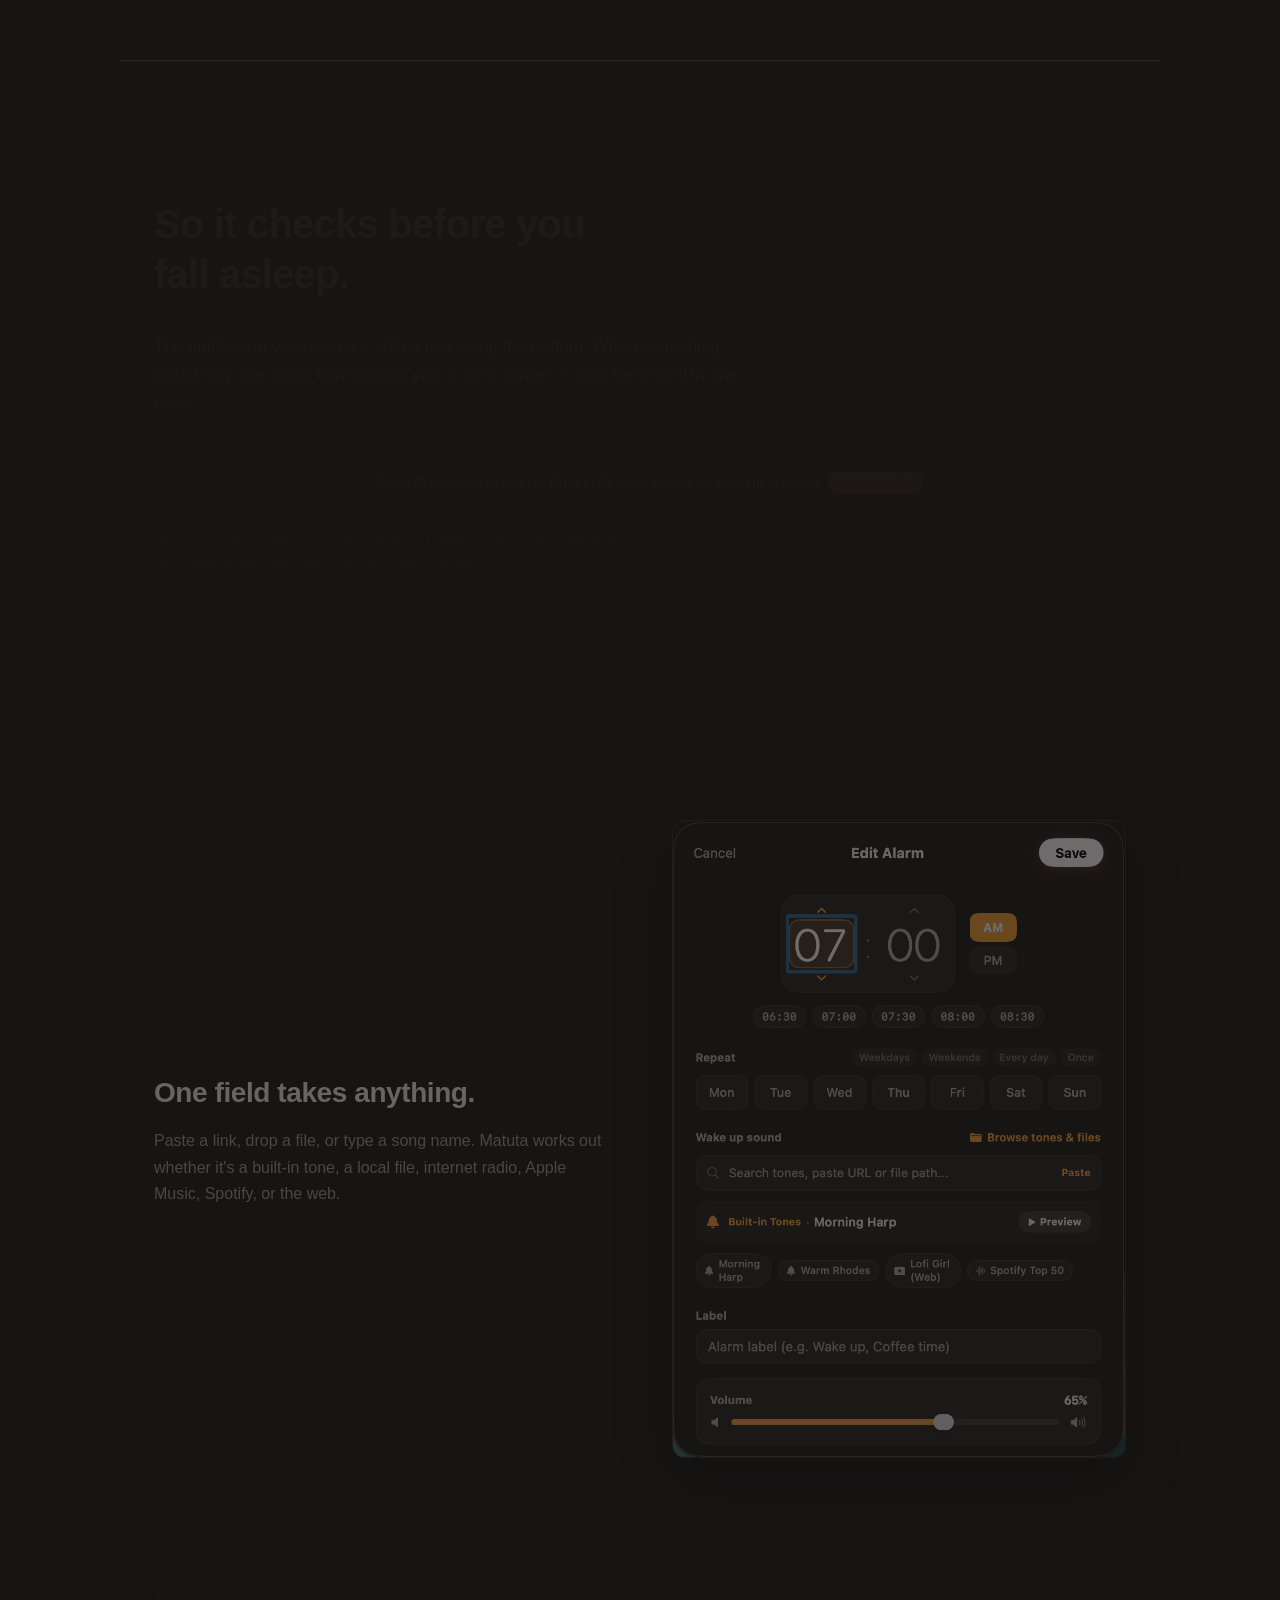
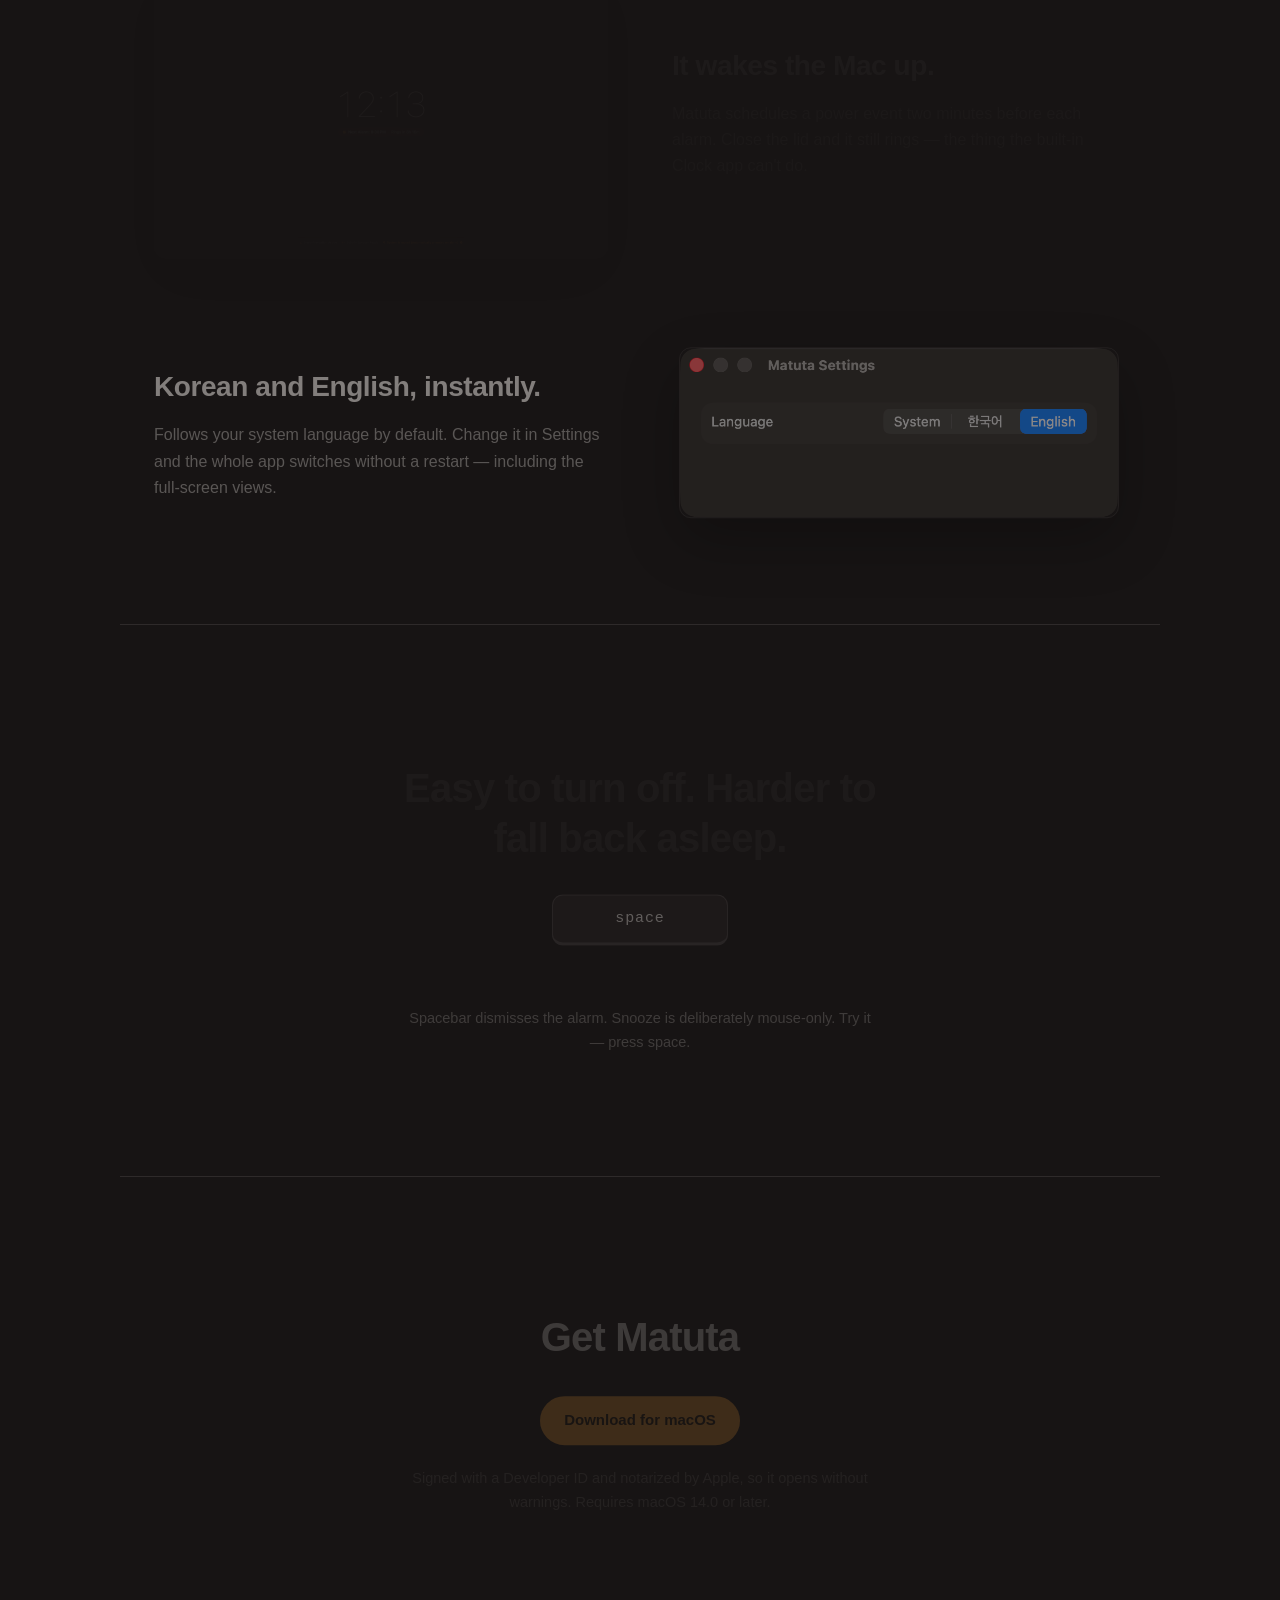
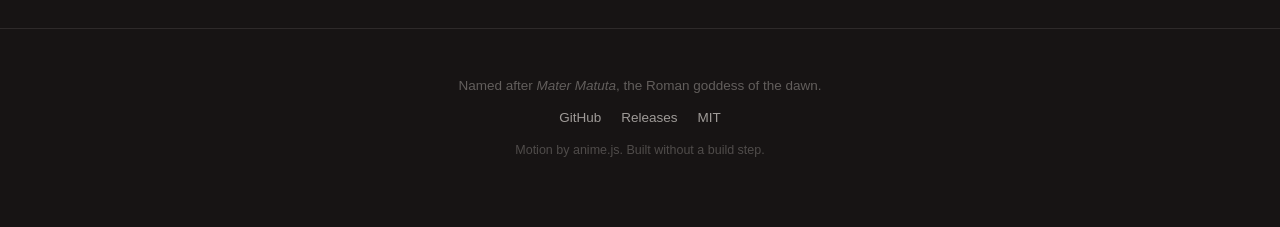
==== commit 7bb0bc6c: "feat(promo): 15초 모션그래픽 홍보 영상 레딧·소셜에는 영상이 필요하다. 애프터이펙트 대신 anime.js 로 1920×1080 고정 스테이지를 만들고 화면 녹화하면 그" ====
--- a/docs/index.html
+++ b/docs/index.html
@@ -13,7 +13,7 @@
 <link rel="icon" href="images/logo.png">
 <!-- ?v= 는 배포마다 올린다. GitHub Pages 가 자산에 max-age=600 을 주기
      때문에, 버전이 없으면 재방문자가 새 HTML 에 옛 CSS/JS 를 받는다. -->
-<link rel="stylesheet" href="style.css?v=2">
+<link rel="stylesheet" href="style.css?v=3">
 </head>
 <body>
 
@@ -193,6 +193,6 @@
                       data-ko="모션은 anime.js. 빌드 도구 없이 만들었습니다."></p>
 </footer>
 
-<script type="module" src="main.js?v=2"></script>
+<script type="module" src="main.js?v=3"></script>
 </body>
 </html>
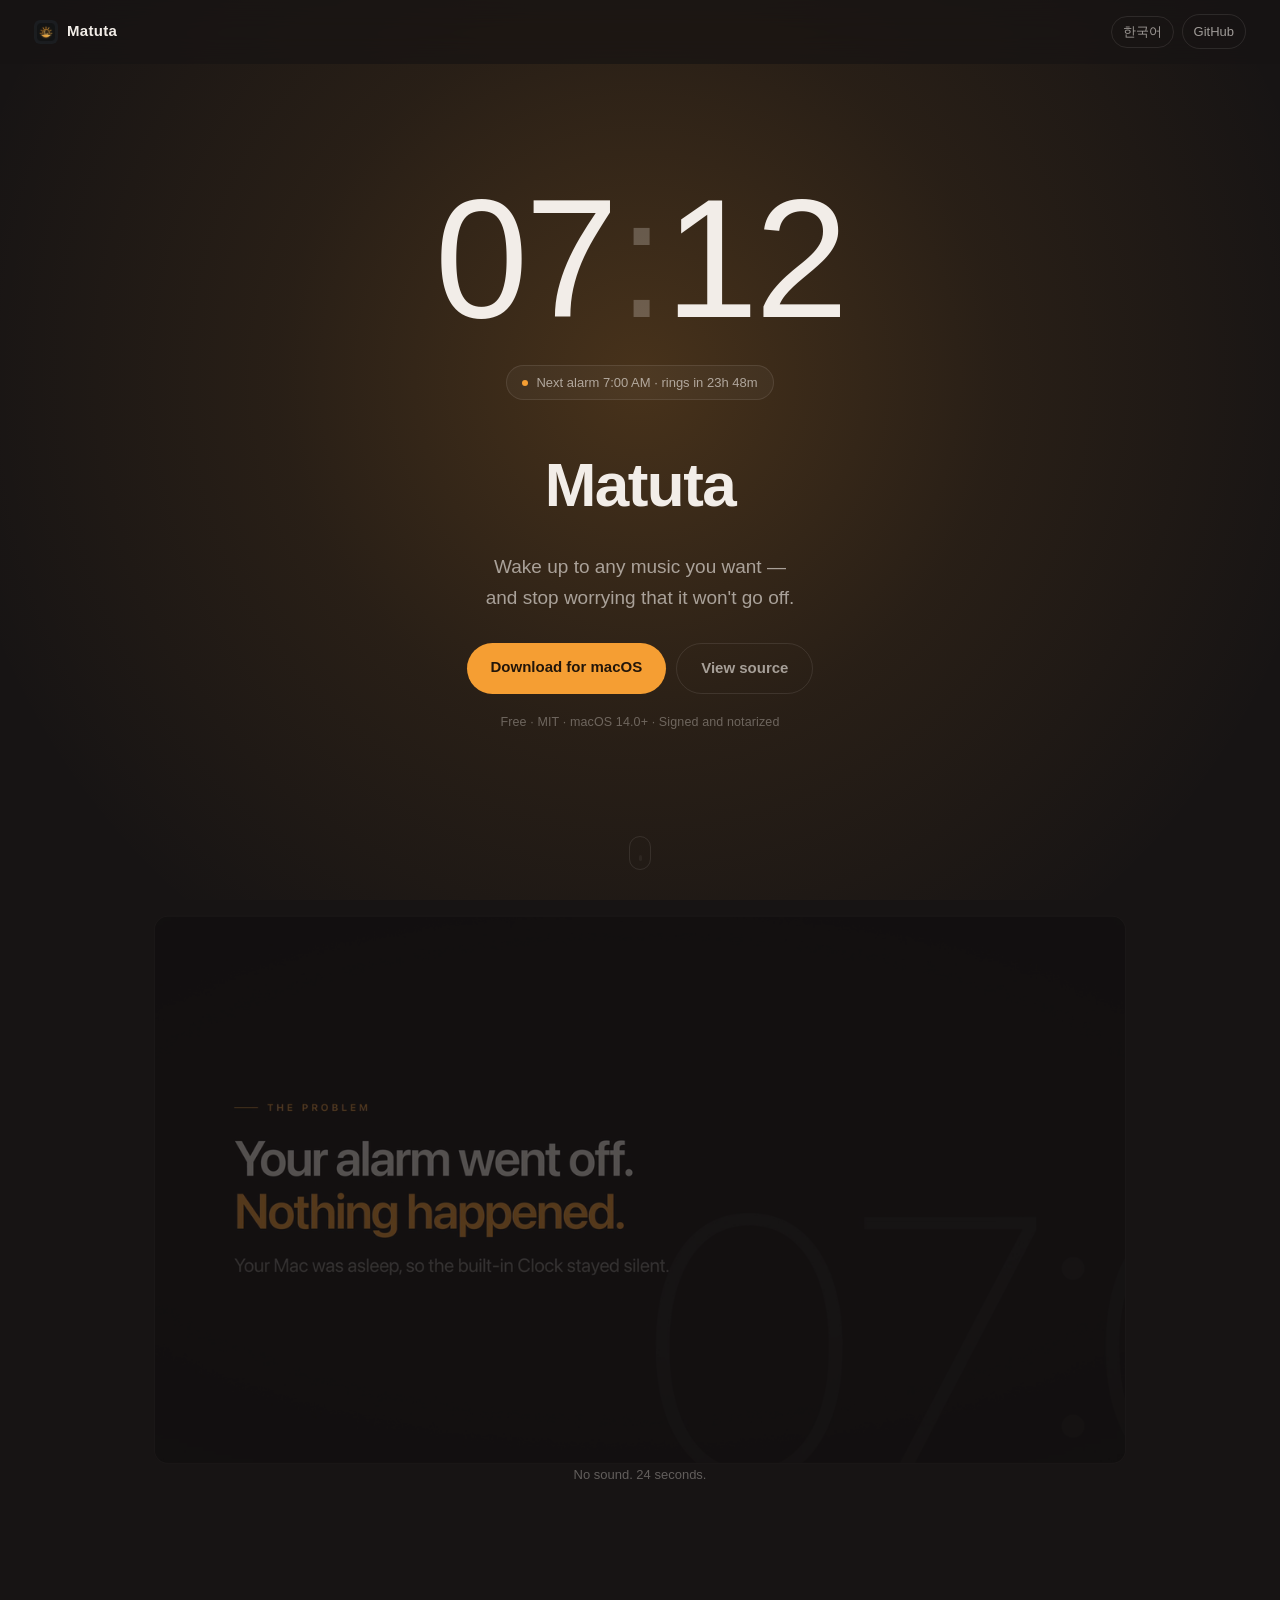
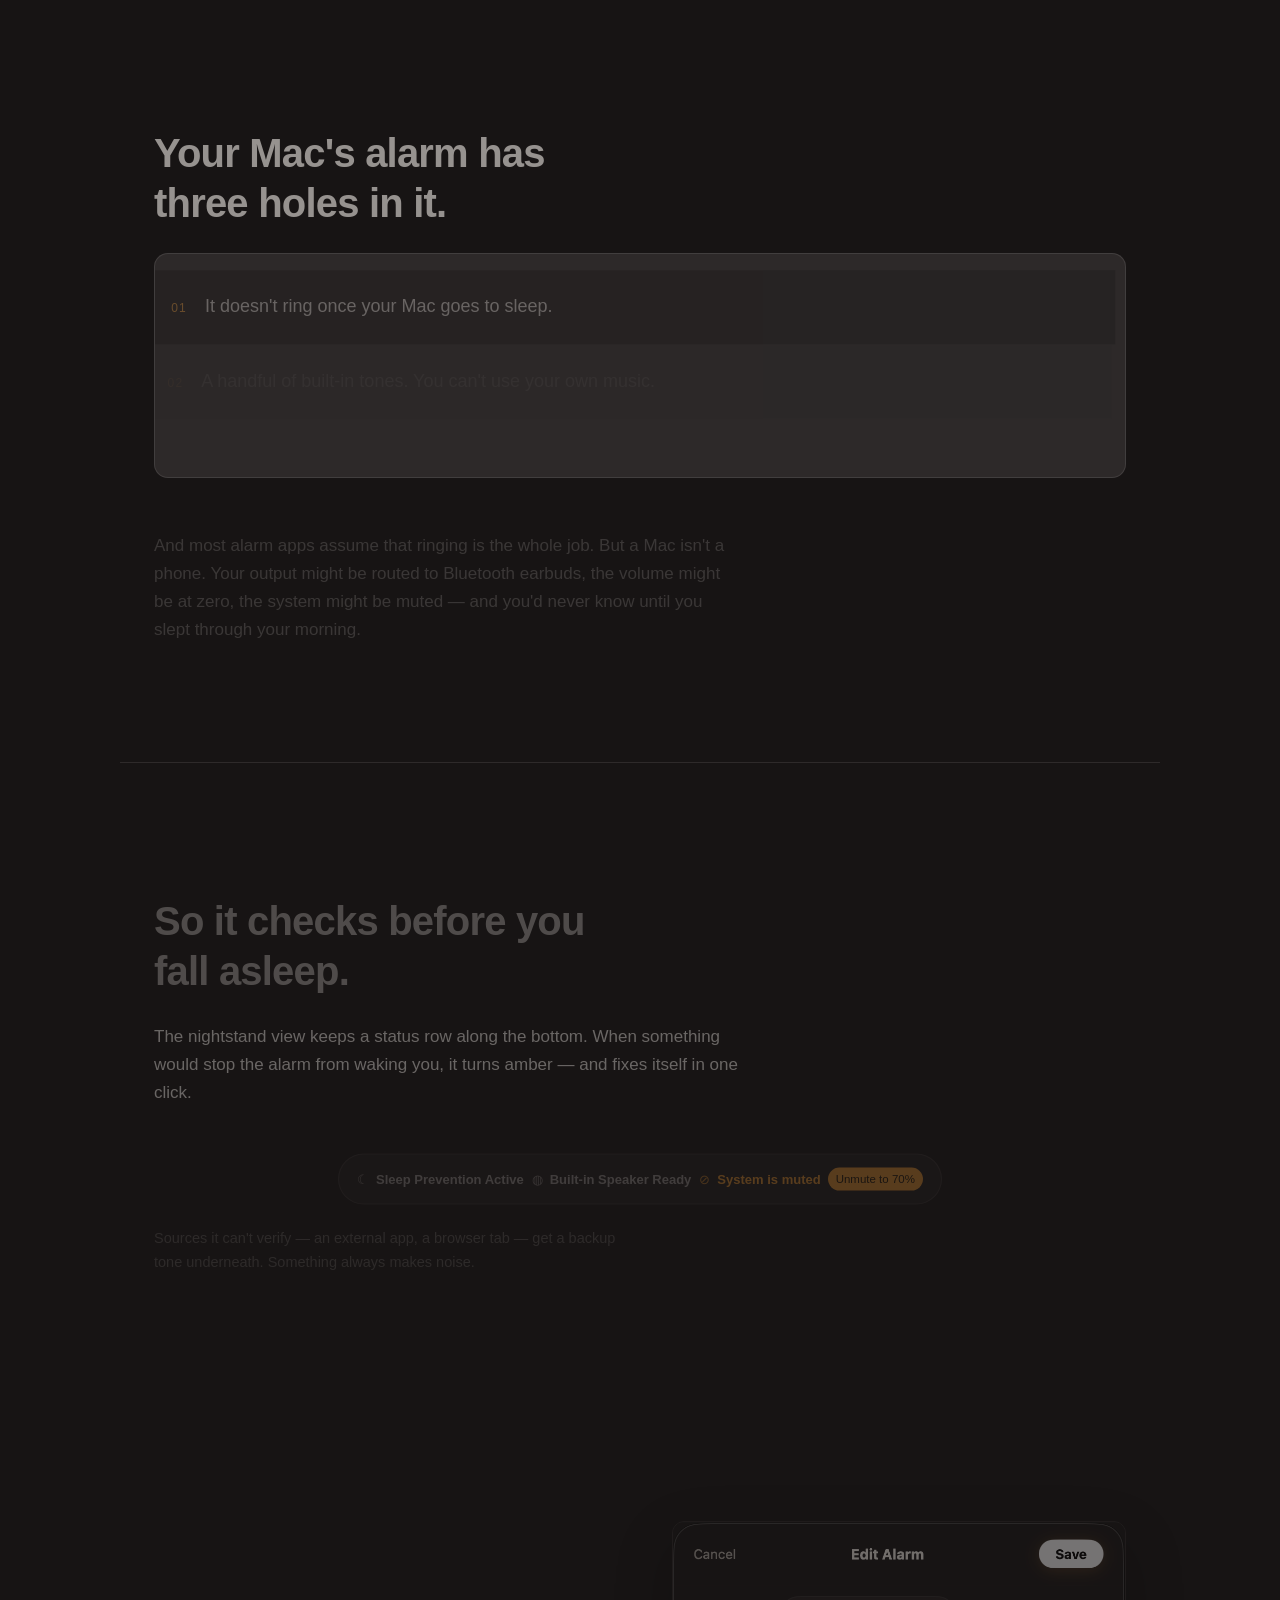
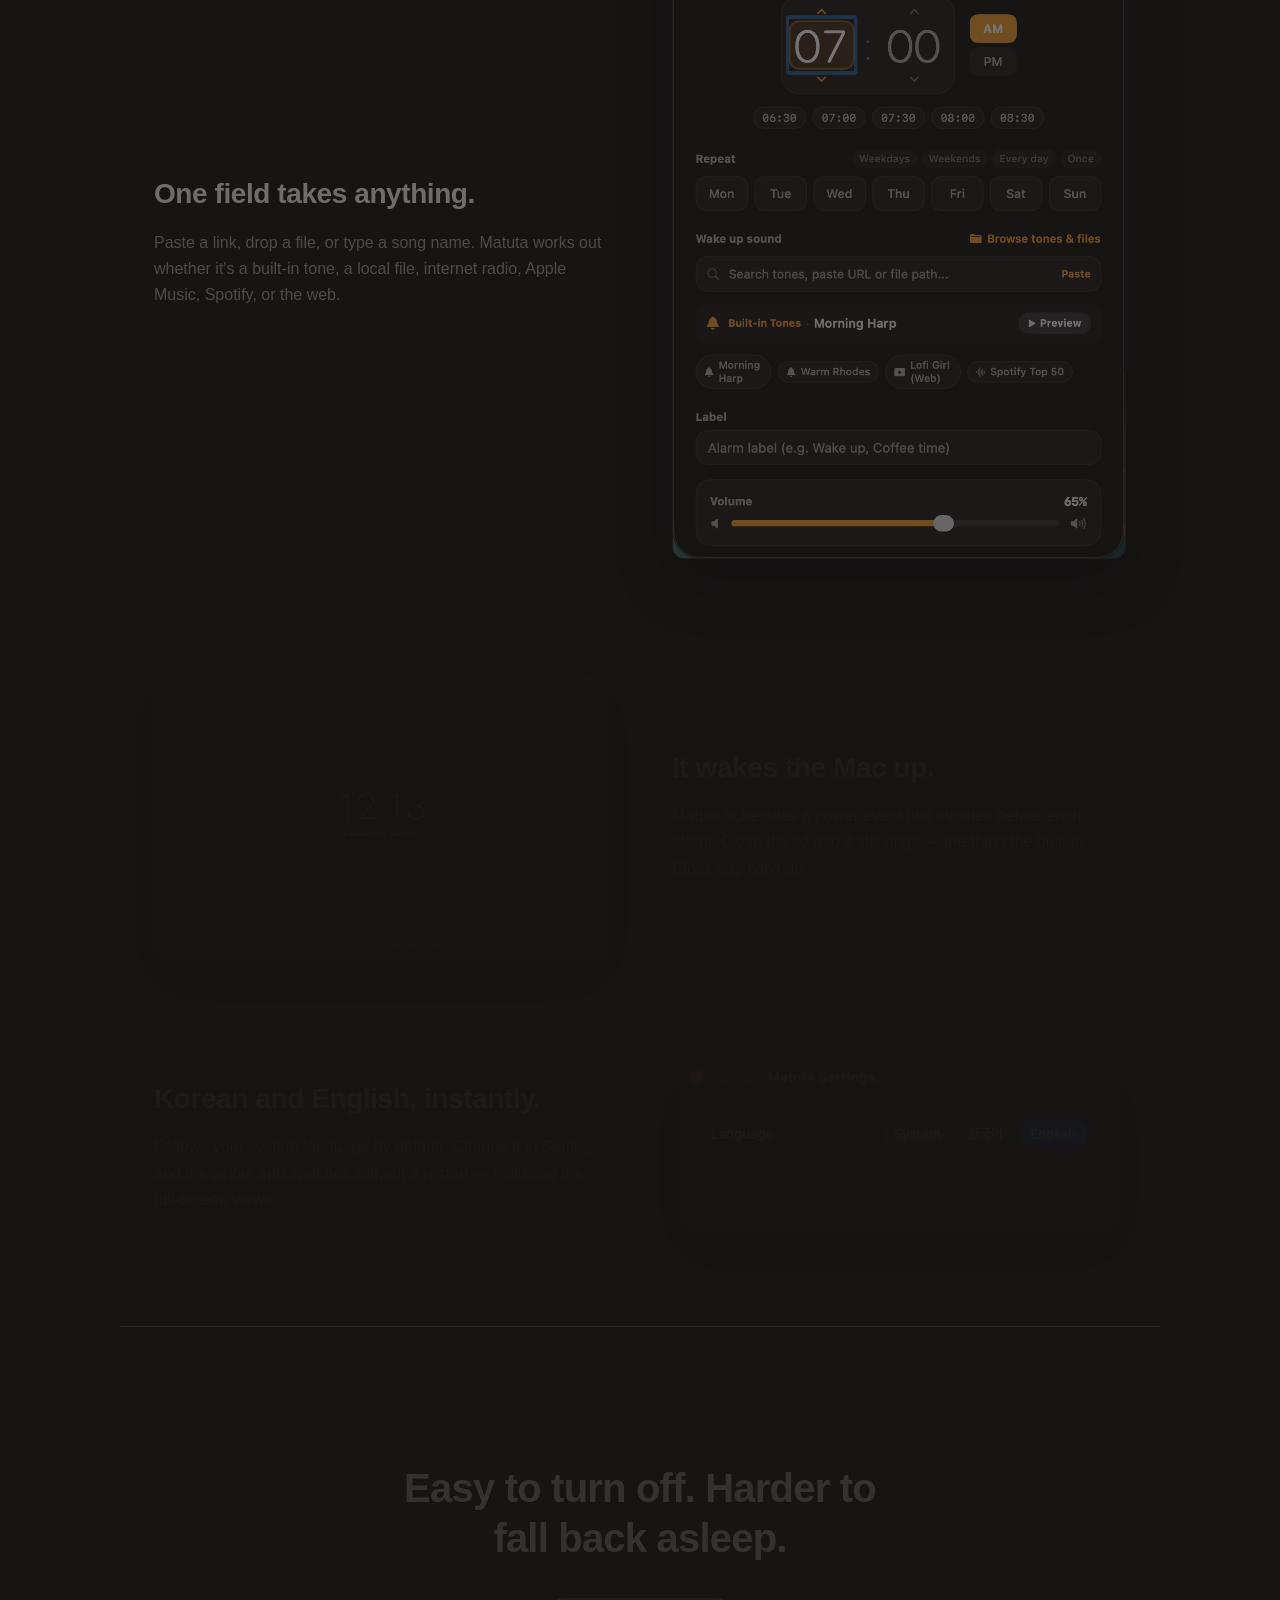
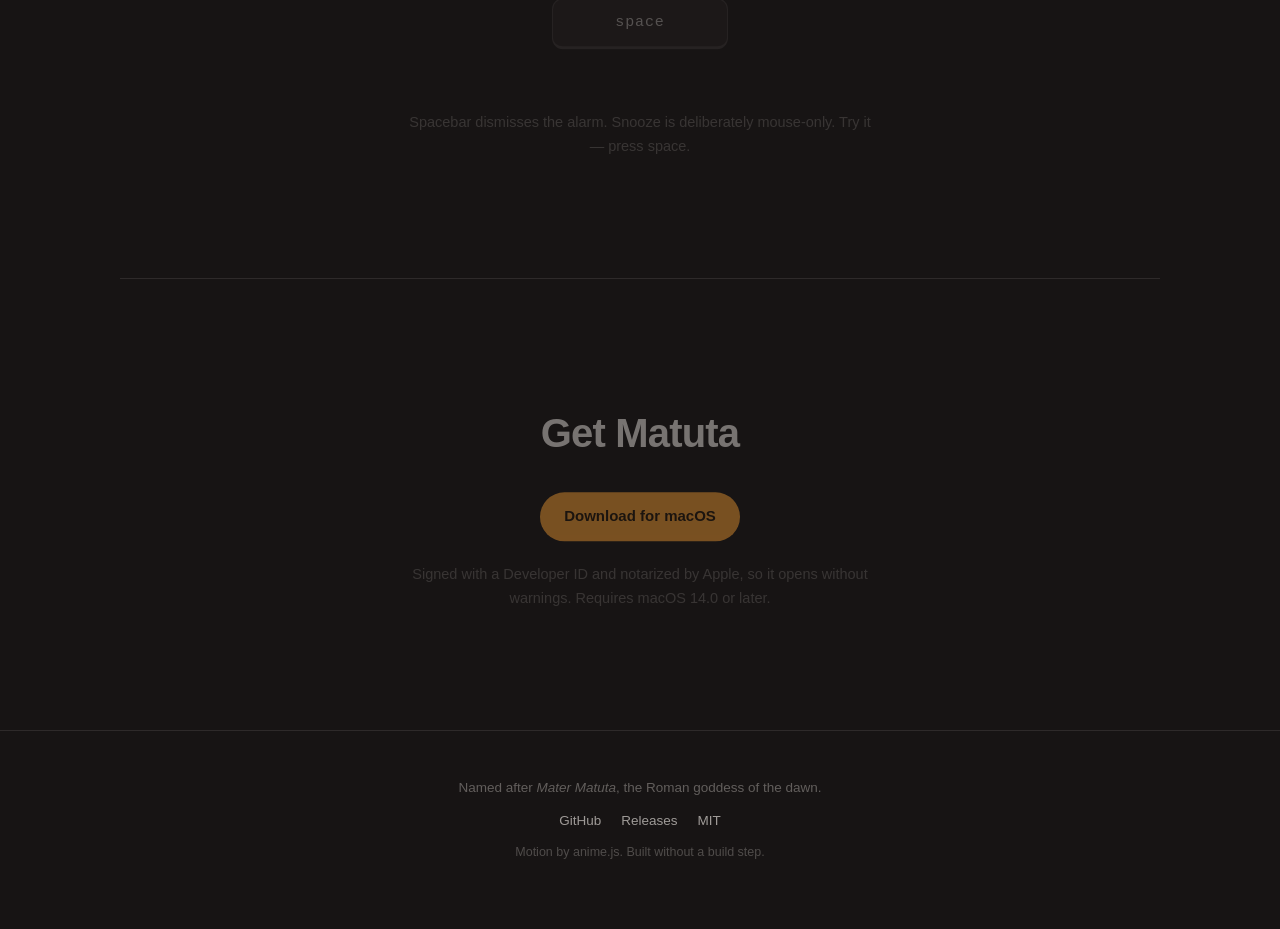
==== commit 253af62b: "feat: 로고 배경을 투명하게, README·사이트에 홍보 영상 로고는 256×256 흰 배경 위에 그려져 있어 깃허브 다크 테마에서 흰 사각형으로 보였다. 네 모서리에서 플러드" ====
--- a/docs/index.html
+++ b/docs/index.html
@@ -13,7 +13,7 @@
 <link rel="icon" href="images/logo.png">
 <!-- ?v= 는 배포마다 올린다. GitHub Pages 가 자산에 max-age=600 을 주기
      때문에, 버전이 없으면 재방문자가 새 HTML 에 옛 CSS/JS 를 받는다. -->
-<link rel="stylesheet" href="style.css?v=3">
+<link rel="stylesheet" href="style.css?v=4">
 </head>
 <body>
 
@@ -63,6 +63,20 @@
 </header>
 
 <main>
+
+<!-- ── Film ─────────────────────────────────────────── -->
+<section class="section film" id="film">
+  <div class="film-frame reveal">
+    <video id="promo" poster="images/promo-poster.png"
+           muted loop playsinline preload="none"
+           data-en-label="Matuta in motion" data-ko-label="움직이는 Matuta">
+      <source src="promo.mp4" type="video/mp4">
+    </video>
+  </div>
+  <p class="film-note"
+     data-en="No sound. 24 seconds."
+     data-ko="소리 없음. 24초."></p>
+</section>
 
 <!-- ── Problem ──────────────────────────────────────── -->
 <section class="section" id="why">
@@ -193,6 +207,6 @@
                       data-ko="모션은 anime.js. 빌드 도구 없이 만들었습니다."></p>
 </footer>
 
-<script type="module" src="main.js?v=3"></script>
+<script type="module" src="main.js?v=4"></script>
 </body>
 </html>
--- a/docs/style.css
+++ b/docs/style.css
@@ -230,6 +230,18 @@
 .footer a:hover { color: var(--accent); }
 .colophon { font-size: 12.5px; opacity: .75; }
 
+/* ── Film ────────────────────────────────────────── */
+.film { padding-top: 0; }
+.film-frame {
+  border: 1px solid var(--stroke); border-radius: 14px; overflow: hidden;
+  background: #0C0A0A; line-height: 0;
+}
+.film-frame video { width: 100%; height: auto; display: block; }
+.film-note {
+  margin: 16px 0 0; text-align: center;
+  font-size: 13px; color: var(--text-3);
+}
+
 /* ── Reveal (JS adds .in) ────────────────────────── */
 .reveal { opacity: 0; }
 .reveal.in { opacity: 1; }
